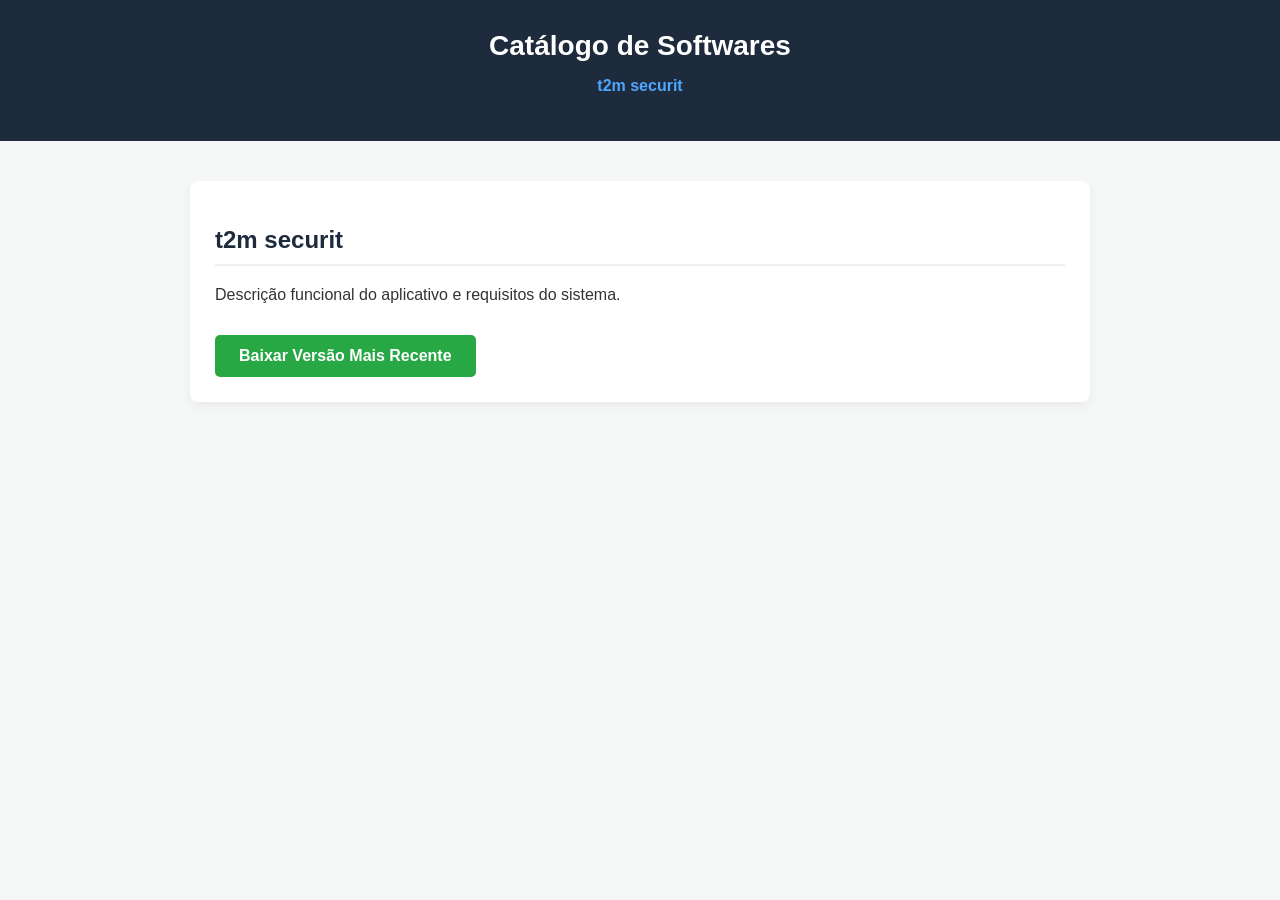
==== frontend/index.html @ 1915a057 "arquivo pra baixar" ====
<!DOCTYPE html>
<html lang="pt-BR">
<head>
    <meta charset="UTF-8">
    <meta name="viewport" content="width=device-width, initial-scale=1.0">
    <title>Portfólio de Aplicativos</title>
    <link rel="stylesheet" href="style.css">
</head>
<body>
    <header>
        <h1>Catálogo de Softwares</h1>
        <nav>
            <ul>
                <li><a href="#t2m-securit">t2m securit</a></li>
            </ul>
        </nav>
    </header>

    <main>
        <section id="t2m-securit">
            <h2>t2m securit</h2>
            <p>Descrição funcional do aplicativo e requisitos do sistema.</p>
            
            <a href="assets/arquivo teste.zip" download="t2m-securit.zip" style="text-decoration: none;">
                <button id="btn-download-t2m" type="button">Baixar Versão Mais Recente</button>
            </a>
            
        </section>
    </main>

    <script src="script.js"></script>
</body>
</html>
---- frontend/style.css ----
/* Configurações globais da página */
body {
    font-family: 'Segoe UI', Tahoma, Geneva, Verdana, sans-serif;
    background-color: #f4f7f6;
    color: #333333;
    margin: 0;
    padding: 0;
}

/* Estilo do cabeçalho superior */
header {
    background-color: #1e2b3c;
    color: #ffffff;
    padding: 30px 20px;
    text-align: center;
}

header h1 {
    margin: 0;
    font-size: 28px;
}

/* Estilo do menu de navegação */
nav ul {
    list-style-type: none;
    padding: 0;
    margin-top: 15px;
}

nav ul li {
    display: inline;
    margin: 0 15px;
}

nav ul li a {
    color: #4da6ff;
    text-decoration: none;
    font-weight: bold;
}

nav ul li a:hover {
    text-decoration: underline;
}

/* Estrutura principal da área de conteúdo */
main {
    max-width: 900px;
    margin: 40px auto;
    padding: 0 20px;
}

/* Estilo da caixa de apresentação do aplicativo */
section {
    background-color: #ffffff;
    padding: 25px;
    border-radius: 8px;
    box-shadow: 0 4px 8px rgba(0, 0, 0, 0.05);
    margin-bottom: 30px;
}

section h2 {
    color: #1e2b3c;
    border-bottom: 2px solid #eeeeee;
    padding-bottom: 10px;
}

/* Estilo do botão de download */
button {
    background-color: #28a745;
    color: #ffffff;
    border: none;
    padding: 12px 24px;
    font-size: 16px;
    font-weight: bold;
    border-radius: 5px;
    cursor: pointer;
    margin-top: 15px;
    transition: background-color 0.3s ease;
}

button:hover {
    background-color: #218838;
}
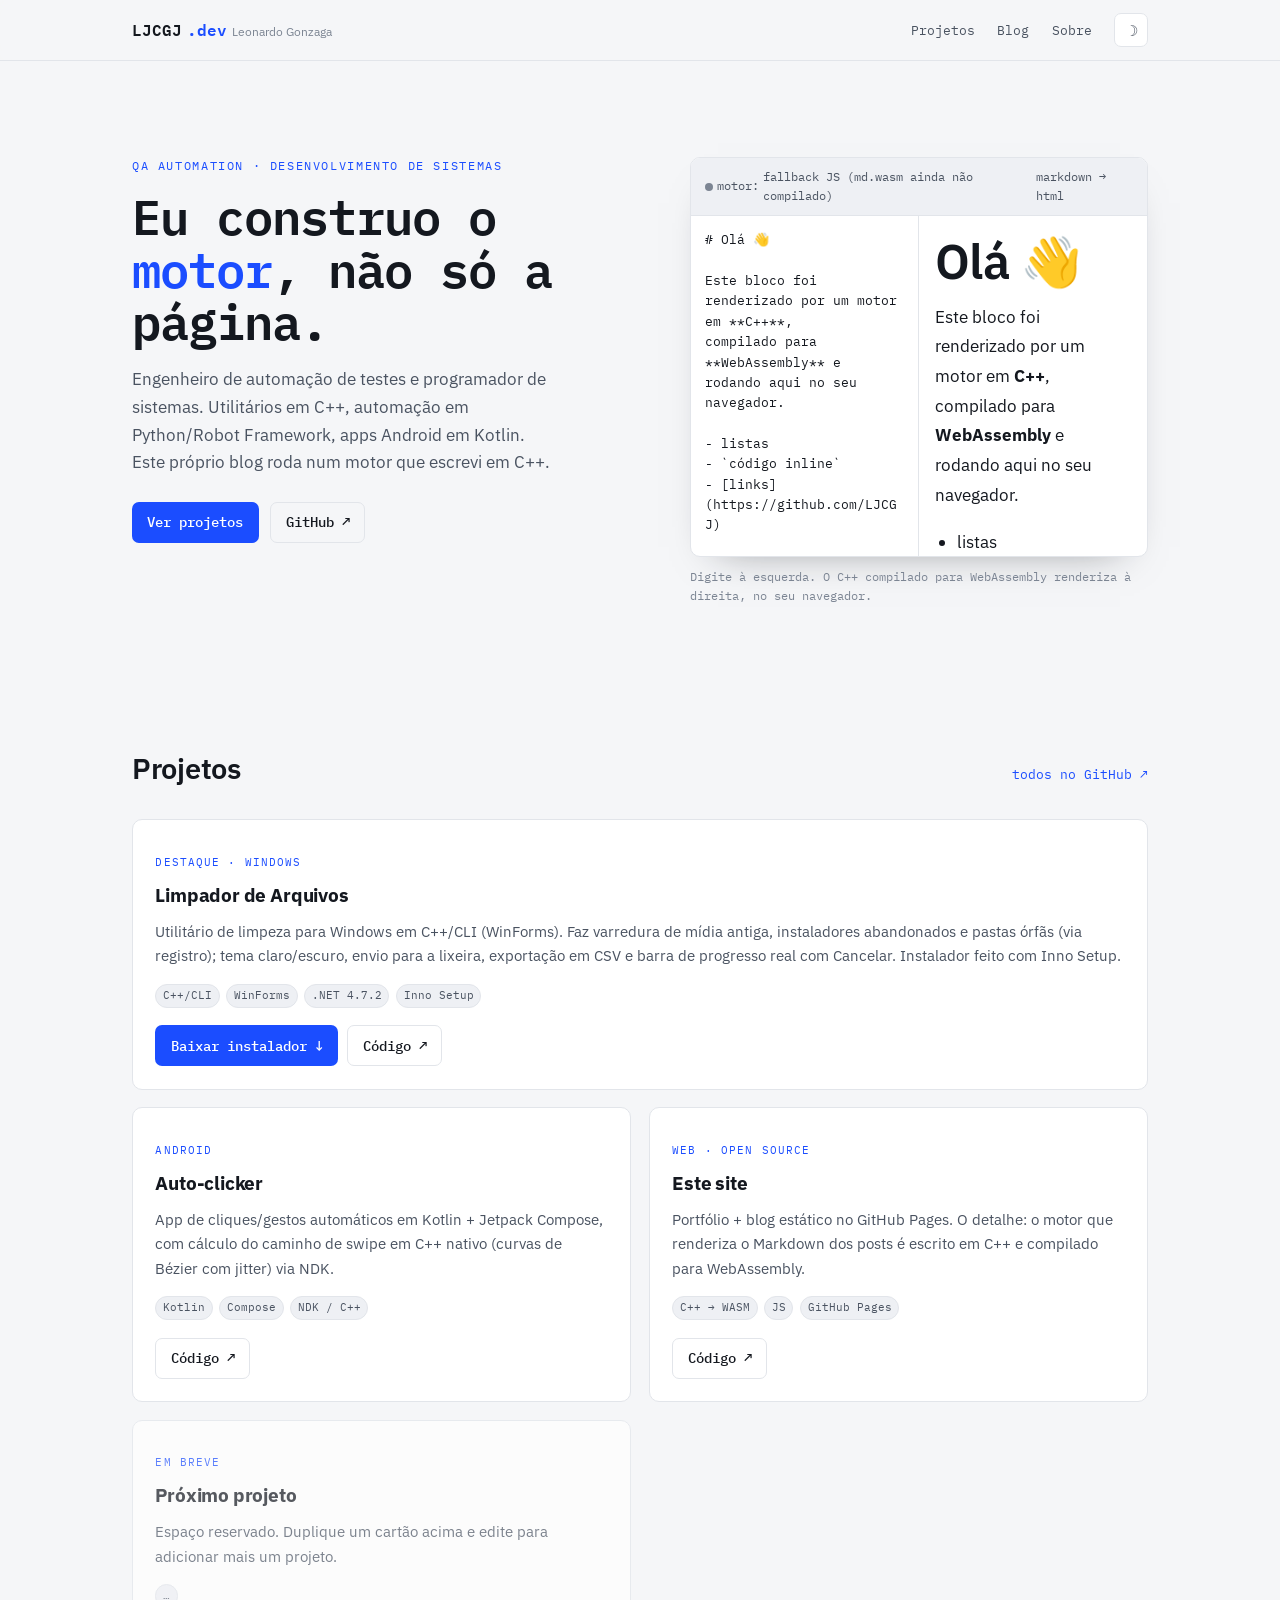
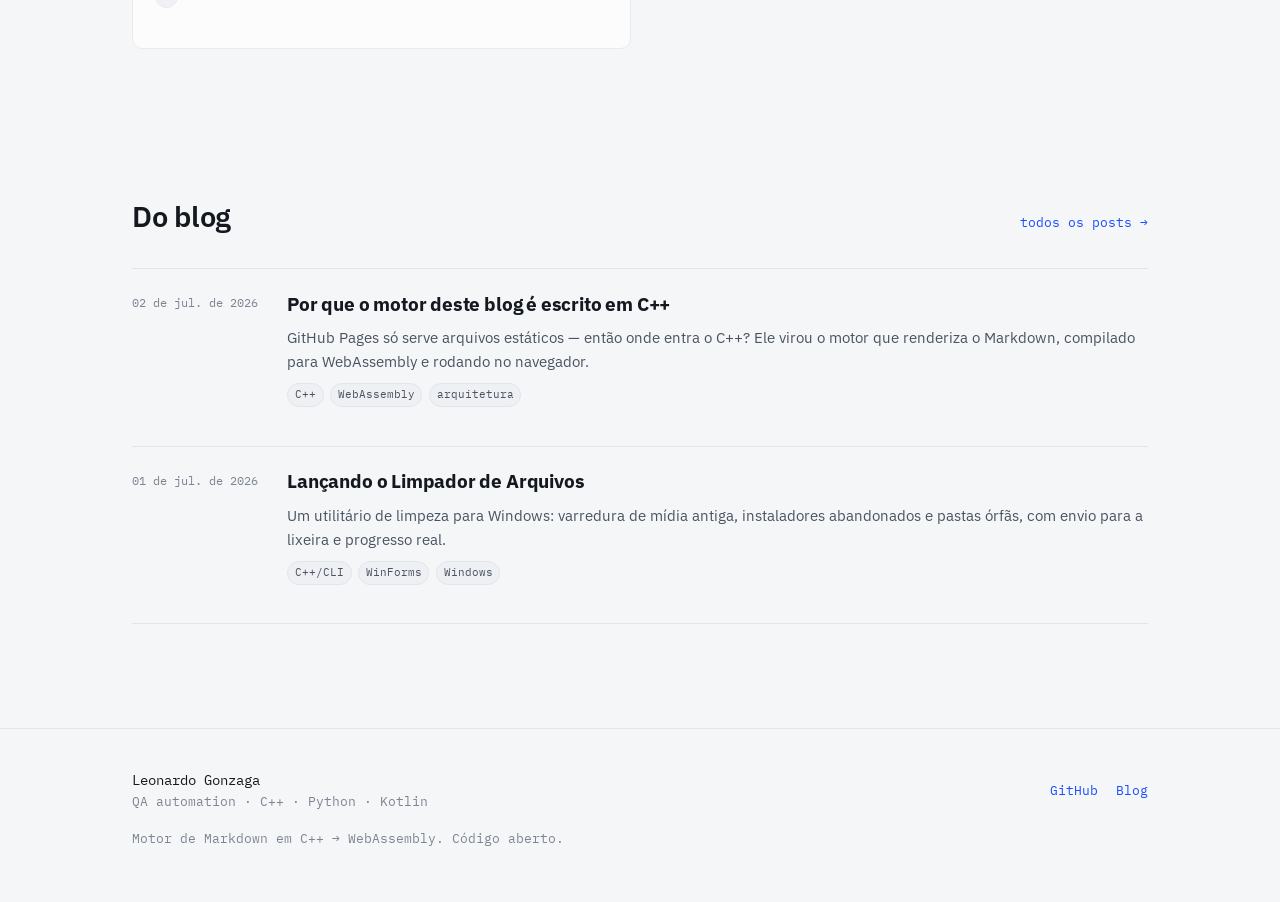
==== commit 7f9a1283: "feat: add blog and post functionality with Markdown rendering - Created blog.html for displaying a l" ====
--- a/frontend/index.html
+++ b/frontend/index.html
@@ -1,33 +1,185 @@
 <!DOCTYPE html>
-<html lang="pt-BR">
+<html lang="pt-BR" data-theme="light">
 <head>
-    <meta charset="UTF-8">
-    <meta name="viewport" content="width=device-width, initial-scale=1.0">
-    <title>Portfólio de Aplicativos</title>
-    <link rel="stylesheet" href="style.css">
+  <meta charset="UTF-8" />
+  <meta name="viewport" content="width=device-width, initial-scale=1.0" />
+  <title>Leonardo Gonzaga — Engenharia de software & QA automation</title>
+  <meta name="description" content="Portfólio e blog de Leonardo Gonzaga (LJCGJ): utilitários em C++, automação de testes e um blog cujo motor é escrito em C++ compilado para WebAssembly." />
+
+  <!-- evita flash do tema errado -->
+  <script>
+    (function () {
+      try {
+        var t = localStorage.getItem("theme");
+        if (!t) { t = matchMedia("(prefers-color-scheme: dark)").matches ? "dark" : "light"; }
+        document.documentElement.setAttribute("data-theme", t);
+      } catch (e) {}
+    })();
+  </script>
+
+  <link rel="icon" href="assets/favicon.svg" type="image/svg+xml" />
+  <link rel="preconnect" href="https://fonts.googleapis.com" />
+  <link rel="preconnect" href="https://fonts.gstatic.com" crossorigin />
+  <link href="https://fonts.googleapis.com/css2?family=IBM+Plex+Mono:wght@400;500;600&family=IBM+Plex+Sans:wght@400;500;600&display=swap" rel="stylesheet" />
+  <link rel="stylesheet" href="css/style.css" />
 </head>
 <body>
-    <header>
-        <h1>Catálogo de Softwares</h1>
-        <nav>
-            <ul>
-                <li><a href="#t2m-securit">t2m securit</a></li>
-            </ul>
-        </nav>
-    </header>
+  <!-- ===================== TOP BAR ===================== -->
+  <header class="topbar">
+    <div class="wrap">
+      <a class="brand" href="index.html">LJCGJ<span class="tld">.dev</span> <span class="sub">Leonardo Gonzaga</span></a>
+      <nav class="nav">
+        <a href="#projetos">Projetos</a>
+        <a href="blog.html">Blog</a>
+        <a class="hide-sm" href="#sobre">Sobre</a>
+        <button id="theme-toggle" class="theme-toggle" type="button" aria-label="Mudar tema">☾</button>
+      </nav>
+    </div>
+  </header>
 
-    <main>
-        <section id="t2m-securit">
-            <h2>t2m securit</h2>
-            <p>Descrição funcional do aplicativo e requisitos do sistema.</p>
-            
-            <a href="assets/arquivo teste.zip" download="t2m-securit.zip" style="text-decoration: none;">
-                <button id="btn-download-t2m" type="button">Baixar Versão Mais Recente</button>
-            </a>
-            
-        </section>
-    </main>
+  <!-- ===================== HERO ===================== -->
+  <section class="hero">
+    <div class="wrap hero-grid">
+      <div>
+        <p class="eyebrow">QA automation · desenvolvimento de sistemas</p>
+        <h1>Eu construo o <span class="hl">motor</span>, não só a página.</h1>
+        <p class="lead">
+          Engenheiro de automação de testes e programador de sistemas.
+          Utilitários em C++, automação em Python/Robot Framework, apps Android em Kotlin.
+          Este próprio blog roda num motor que escrevi em C++.
+        </p>
+        <div class="hero-actions">
+          <a class="btn btn-primary" href="#projetos">Ver projetos</a>
+          <a class="btn btn-ghost" href="https://github.com/LJCGJ" target="_blank" rel="noopener">GitHub ↗</a>
+        </div>
+      </div>
 
-    <script src="script.js"></script>
+      <!-- Assinatura: o motor C++/WASM rodando ao vivo -->
+      <div>
+        <div class="engine" aria-label="Playground do motor de Markdown em C++/WebAssembly">
+          <div class="engine-head">
+            <span id="engine-dot" class="dot"></span>
+            <span>motor:</span>
+            <span id="engine-status">carregando…</span>
+            <span class="spacer"></span>
+            <span>markdown → html</span>
+          </div>
+          <div class="engine-body">
+            <textarea id="engine-editor" spellcheck="false" aria-label="Digite Markdown"></textarea>
+            <div id="engine-preview" class="engine-preview prose"></div>
+          </div>
+        </div>
+        <p class="engine-cap">Digite à esquerda. O C++ compilado para WebAssembly renderiza à direita, no seu navegador.</p>
+      </div>
+    </div>
+  </section>
+
+  <!-- ===================== PROJETOS ===================== -->
+  <section class="section" id="projetos">
+    <div class="wrap">
+      <div class="section-head">
+        <h2>Projetos</h2>
+        <a class="link" href="https://github.com/LJCGJ" target="_blank" rel="noopener">todos no GitHub ↗</a>
+      </div>
+
+      <div class="projects">
+        <!-- DESTAQUE: Limpador de Arquivos -->
+        <article class="card feature">
+          <p class="kicker">Destaque · Windows</p>
+          <h3>Limpador de Arquivos</h3>
+          <p class="desc">
+            Utilitário de limpeza para Windows em C++/CLI (WinForms). Faz varredura de mídia antiga,
+            instaladores abandonados e pastas órfãs (via registro); tema claro/escuro, envio para a
+            lixeira, exportação em CSV e barra de progresso real com Cancelar. Instalador feito com Inno Setup.
+          </p>
+          <div class="tags">
+            <span class="tag">C++/CLI</span>
+            <span class="tag">WinForms</span>
+            <span class="tag">.NET 4.7.2</span>
+            <span class="tag">Inno Setup</span>
+          </div>
+          <div class="card-actions">
+            <!-- Depois de criar o Release com o instalador, este botão já aponta pra ele -->
+            <a class="btn btn-primary" href="https://github.com/LJCGJ/Limpador_arquivos/releases/latest" target="_blank" rel="noopener">Baixar instalador ↓</a>
+            <a class="btn btn-ghost" href="https://github.com/LJCGJ/Limpador_arquivos" target="_blank" rel="noopener">Código ↗</a>
+          </div>
+        </article>
+
+        <!-- Auto-clicker Android -->
+        <article class="card">
+          <p class="kicker">Android</p>
+          <h3>Auto-clicker</h3>
+          <p class="desc">
+            App de cliques/gestos automáticos em Kotlin + Jetpack Compose, com cálculo do caminho
+            de swipe em C++ nativo (curvas de Bézier com jitter) via NDK.
+          </p>
+          <div class="tags">
+            <span class="tag">Kotlin</span>
+            <span class="tag">Compose</span>
+            <span class="tag">NDK / C++</span>
+          </div>
+          <div class="card-actions">
+            <!-- EDITE AQUI: troque pelo link real do repositório -->
+            <a class="btn btn-ghost" href="https://github.com/LJCGJ" target="_blank" rel="noopener">Código ↗</a>
+          </div>
+        </article>
+
+        <!-- Este site -->
+        <article class="card">
+          <p class="kicker">Web · open source</p>
+          <h3>Este site</h3>
+          <p class="desc">
+            Portfólio + blog estático no GitHub Pages. O detalhe: o motor que renderiza o Markdown
+            dos posts é escrito em C++ e compilado para WebAssembly.
+          </p>
+          <div class="tags">
+            <span class="tag">C++ → WASM</span>
+            <span class="tag">JS</span>
+            <span class="tag">GitHub Pages</span>
+          </div>
+          <div class="card-actions">
+            <a class="btn btn-ghost" href="https://github.com/LJCGJ/Portif-lio_de_aplicativo" target="_blank" rel="noopener">Código ↗</a>
+          </div>
+        </article>
+
+        <!-- Placeholder pra você preencher -->
+        <article class="card soon">
+          <p class="kicker">Em breve</p>
+          <h3>Próximo projeto</h3>
+          <p class="desc">Espaço reservado. Duplique um cartão acima e edite para adicionar mais um projeto.</p>
+          <div class="tags"><span class="tag">…</span></div>
+        </article>
+      </div>
+    </div>
+  </section>
+
+  <!-- ===================== BLOG (últimas) ===================== -->
+  <section class="section" id="blog">
+    <div class="wrap">
+      <div class="section-head">
+        <h2>Do blog</h2>
+        <a class="link" href="blog.html">todos os posts →</a>
+      </div>
+      <div id="home-posts" class="posts"></div>
+    </div>
+  </section>
+
+  <!-- ===================== FOOTER / SOBRE ===================== -->
+  <footer class="footer" id="sobre">
+    <div class="wrap footer-grid">
+      <div>
+        <div class="who">Leonardo Gonzaga</div>
+        <div class="meta">QA automation · C++ · Python · Kotlin</div>
+      </div>
+      <div class="links">
+        <a href="https://github.com/LJCGJ" target="_blank" rel="noopener">GitHub</a>
+        <a href="blog.html">Blog</a>
+      </div>
+    </div>
+    <div class="wrap"><p class="meta" style="margin-top:1rem">Motor de Markdown em C++ → WebAssembly. Código aberto.</p></div>
+  </footer>
+
+  <script src="js/engine.js"></script>
+  <script src="js/main.js"></script>
 </body>
-</html>+</html>
--- a/frontend/css/style.css
+++ b/frontend/css/style.css
@@ -0,0 +1,423 @@
+/* ============================================================================
+   Portfólio + Blog — Leonardo Gonzaga (LJCGJ)
+   Identidade: ferramenta de engenharia. Cobalto como único destaque,
+   IBM Plex Mono para estrutura/código, IBM Plex Sans para leitura.
+   ========================================================================== */
+
+:root {
+  --paper:      #F5F6F8;
+  --surface:    #FFFFFF;
+  --surface-2:  #EEF0F4;
+  --ink:        #14181F;
+  --ink-soft:   #4A5361;
+  --ink-faint:  #7C8593;
+  --line:       #E2E5EA;
+  --accent:     #1B4DFF;
+  --accent-ink: #FFFFFF;
+  --accent-dim: rgba(27, 77, 255, 0.10);
+  --live:       #F5A524;  /* usado só no "batimento" do motor rodando */
+  --ok:         #16A34A;
+
+  --mono: "IBM Plex Mono", ui-monospace, "SF Mono", Menlo, Consolas, monospace;
+  --sans: "IBM Plex Sans", system-ui, -apple-system, Segoe UI, Roboto, sans-serif;
+
+  --r-card: 10px;
+  --r-btn: 7px;
+  --maxw: 1080px;
+  --gap: clamp(1rem, 3vw, 2rem);
+}
+
+html[data-theme="dark"] {
+  --paper:      #0D1017;
+  --surface:    #141A24;
+  --surface-2:  #1B2330;
+  --ink:        #E7EBF2;
+  --ink-soft:   #A6AFBD;
+  --ink-faint:  #6B7585;
+  --line:       #232C3B;
+  --accent:     #5B82FF;
+  --accent-ink: #0D1017;
+  --accent-dim: rgba(91, 130, 255, 0.14);
+}
+
+* { box-sizing: border-box; }
+
+html { scroll-behavior: smooth; }
+
+body {
+  margin: 0;
+  background: var(--paper);
+  color: var(--ink);
+  font-family: var(--sans);
+  font-size: 17px;
+  line-height: 1.6;
+  -webkit-font-smoothing: antialiased;
+  text-rendering: optimizeLegibility;
+}
+
+@media (prefers-reduced-motion: reduce) {
+  html { scroll-behavior: auto; }
+  * { animation: none !important; transition: none !important; }
+}
+
+a { color: var(--accent); text-decoration: none; }
+a:hover { text-decoration: underline; }
+
+.wrap { max-width: var(--maxw); margin: 0 auto; padding: 0 var(--gap); }
+
+.eyebrow {
+  font-family: var(--mono);
+  font-size: 0.72rem;
+  letter-spacing: 0.14em;
+  text-transform: uppercase;
+  color: var(--accent);
+  margin: 0 0 0.9rem;
+}
+
+.mono { font-family: var(--mono); }
+
+/* ---- Top bar ------------------------------------------------------------ */
+.topbar {
+  position: sticky;
+  top: 0;
+  z-index: 50;
+  background: color-mix(in srgb, var(--paper) 88%, transparent);
+  backdrop-filter: saturate(1.4) blur(10px);
+  border-bottom: 1px solid var(--line);
+}
+.topbar .wrap {
+  display: flex;
+  align-items: center;
+  justify-content: space-between;
+  height: 60px;
+}
+.brand {
+  font-family: var(--mono);
+  font-weight: 600;
+  font-size: 1rem;
+  color: var(--ink);
+  display: inline-flex;
+  align-items: baseline;
+  gap: 0.5ch;
+}
+.brand:hover { text-decoration: none; }
+.brand .tld { color: var(--accent); }
+.brand .sub {
+  font-family: var(--sans);
+  font-weight: 400;
+  font-size: 0.72rem;
+  color: var(--ink-faint);
+  letter-spacing: 0;
+}
+.nav { display: flex; align-items: center; gap: clamp(0.6rem, 2vw, 1.4rem); }
+.nav a {
+  font-family: var(--mono);
+  font-size: 0.82rem;
+  color: var(--ink-soft);
+}
+.nav a:hover { color: var(--ink); text-decoration: none; }
+.theme-toggle {
+  display: inline-grid;
+  place-items: center;
+  width: 34px; height: 34px;
+  border: 1px solid var(--line);
+  border-radius: var(--r-btn);
+  background: var(--surface);
+  color: var(--ink-soft);
+  cursor: pointer;
+  font-size: 15px;
+  line-height: 1;
+}
+.theme-toggle:hover { color: var(--ink); border-color: var(--ink-faint); }
+
+/* ---- Buttons ------------------------------------------------------------ */
+.btn {
+  display: inline-flex;
+  align-items: center;
+  gap: 0.5ch;
+  font-family: var(--mono);
+  font-size: 0.86rem;
+  font-weight: 500;
+  padding: 0.62em 1.05em;
+  border-radius: var(--r-btn);
+  border: 1px solid transparent;
+  cursor: pointer;
+  transition: transform 0.12s ease, background 0.15s ease, border-color 0.15s ease;
+}
+.btn:hover { text-decoration: none; transform: translateY(-1px); }
+.btn-primary { background: var(--accent); color: var(--accent-ink); }
+.btn-primary:hover { background: color-mix(in srgb, var(--accent) 86%, #000); }
+.btn-ghost { background: transparent; color: var(--ink); border-color: var(--line); }
+.btn-ghost:hover { border-color: var(--accent); color: var(--accent); }
+
+/* ---- Hero --------------------------------------------------------------- */
+.hero { padding: clamp(3rem, 8vw, 6rem) 0 clamp(2rem, 5vw, 3.5rem); }
+.hero-grid {
+  display: grid;
+  grid-template-columns: 1.05fr 0.95fr;
+  gap: clamp(1.5rem, 4vw, 3.5rem);
+  align-items: start;
+}
+.hero h1 {
+  font-family: var(--mono);
+  font-weight: 600;
+  font-size: clamp(1.9rem, 4.6vw, 3.05rem);
+  line-height: 1.08;
+  letter-spacing: -0.02em;
+  margin: 0 0 1.1rem;
+}
+.hero h1 .hl { color: var(--accent); }
+.hero .lead {
+  font-size: 1.08rem;
+  color: var(--ink-soft);
+  max-width: 42ch;
+  margin: 0 0 1.6rem;
+}
+.hero-actions { display: flex; flex-wrap: wrap; gap: 0.7rem; }
+
+/* ---- Engine panel (assinatura) ----------------------------------------- */
+.engine {
+  border: 1px solid var(--line);
+  border-radius: var(--r-card);
+  background: var(--surface);
+  overflow: hidden;
+  box-shadow: 0 18px 40px -28px rgba(20, 24, 31, 0.5);
+}
+.engine-head {
+  display: flex;
+  align-items: center;
+  gap: 0.6ch;
+  padding: 0.6rem 0.9rem;
+  border-bottom: 1px solid var(--line);
+  background: var(--surface-2);
+  font-family: var(--mono);
+  font-size: 0.74rem;
+  color: var(--ink-soft);
+}
+.engine-head .dot {
+  width: 8px; height: 8px; border-radius: 50%;
+  background: var(--ink-faint);
+  flex: none;
+}
+.engine-head .dot.live {
+  background: var(--live);
+  box-shadow: 0 0 0 0 color-mix(in srgb, var(--live) 60%, transparent);
+  animation: pulse 2s ease-out infinite;
+}
+@keyframes pulse {
+  0%   { box-shadow: 0 0 0 0 color-mix(in srgb, var(--live) 55%, transparent); }
+  70%  { box-shadow: 0 0 0 7px transparent; }
+  100% { box-shadow: 0 0 0 0 transparent; }
+}
+.engine-head .spacer { margin-left: auto; }
+.engine-body { display: grid; grid-template-columns: 1fr 1fr; }
+.engine-body textarea {
+  border: 0;
+  border-right: 1px solid var(--line);
+  resize: none;
+  padding: 0.9rem;
+  min-height: 230px;
+  font-family: var(--mono);
+  font-size: 0.82rem;
+  line-height: 1.55;
+  color: var(--ink);
+  background: transparent;
+  outline: none;
+}
+.engine-preview {
+  padding: 0.9rem 1rem;
+  min-height: 230px;
+  max-height: 340px;
+  overflow: auto;
+  font-size: 0.92rem;
+}
+.engine-preview > :first-child { margin-top: 0; }
+.engine-cap {
+  font-family: var(--mono);
+  font-size: 0.72rem;
+  color: var(--ink-faint);
+  margin-top: 0.7rem;
+}
+
+/* ---- Sections ----------------------------------------------------------- */
+.section { padding: clamp(2.5rem, 6vw, 4.5rem) 0; }
+.section-head {
+  display: flex;
+  align-items: baseline;
+  justify-content: space-between;
+  gap: 1rem;
+  margin-bottom: 1.8rem;
+}
+.section-head h2 {
+  font-family: var(--sans);
+  font-weight: 600;
+  font-size: clamp(1.35rem, 3vw, 1.8rem);
+  letter-spacing: -0.01em;
+  margin: 0;
+}
+.section-head .link {
+  font-family: var(--mono);
+  font-size: 0.82rem;
+  white-space: nowrap;
+}
+.rule { height: 1px; background: var(--line); border: 0; margin: 0; }
+
+/* ---- Project cards ------------------------------------------------------ */
+.projects { display: grid; grid-template-columns: repeat(2, 1fr); gap: 1.1rem; }
+.card {
+  border: 1px solid var(--line);
+  border-radius: var(--r-card);
+  background: var(--surface);
+  padding: 1.4rem;
+  display: flex;
+  flex-direction: column;
+  transition: border-color 0.15s ease, transform 0.15s ease;
+}
+.card:hover { border-color: var(--ink-faint); transform: translateY(-2px); }
+.card.feature { grid-column: 1 / -1; }
+.card .kicker {
+  font-family: var(--mono);
+  font-size: 0.7rem;
+  letter-spacing: 0.1em;
+  text-transform: uppercase;
+  color: var(--accent);
+  margin-bottom: 0.5rem;
+}
+.card h3 {
+  font-size: 1.2rem;
+  margin: 0 0 0.5rem;
+  letter-spacing: -0.01em;
+}
+.card .desc { color: var(--ink-soft); font-size: 0.96rem; margin: 0 0 1rem; }
+.tags { display: flex; flex-wrap: wrap; gap: 0.4rem; margin: 0 0 1.1rem; }
+.tag {
+  font-family: var(--mono);
+  font-size: 0.7rem;
+  color: var(--ink-soft);
+  background: var(--surface-2);
+  border: 1px solid var(--line);
+  padding: 0.18em 0.6em;
+  border-radius: 999px;
+}
+.card-actions { display: flex; flex-wrap: wrap; gap: 0.55rem; margin-top: auto; }
+.card.soon { opacity: 0.7; }
+.card.soon:hover { transform: none; border-color: var(--line); }
+
+/* ---- Post list ---------------------------------------------------------- */
+.posts { display: flex; flex-direction: column; }
+.post-item {
+  display: grid;
+  grid-template-columns: 8.5rem 1fr;
+  gap: 1.2rem;
+  padding: 1.3rem 0;
+  border-top: 1px solid var(--line);
+}
+.post-item:last-child { border-bottom: 1px solid var(--line); }
+.post-item .date {
+  font-family: var(--mono);
+  font-size: 0.78rem;
+  color: var(--ink-faint);
+  padding-top: 0.2rem;
+}
+.post-item h3 { margin: 0 0 0.35rem; font-size: 1.16rem; letter-spacing: -0.01em; }
+.post-item h3 a { color: var(--ink); }
+.post-item h3 a:hover { color: var(--accent); text-decoration: none; }
+.post-item .summary { color: var(--ink-soft); font-size: 0.95rem; margin: 0 0 0.6rem; }
+@media (max-width: 620px) {
+  .post-item { grid-template-columns: 1fr; gap: 0.3rem; }
+}
+
+/* ---- Article (post.html) ----------------------------------------------- */
+.article { max-width: 720px; margin: 0 auto; padding: clamp(2rem, 5vw, 3.5rem) 0 4rem; }
+.article-head { margin-bottom: 2rem; }
+.article-head .date {
+  font-family: var(--mono);
+  font-size: 0.8rem;
+  color: var(--ink-faint);
+}
+.article-head h1 {
+  font-family: var(--sans);
+  font-weight: 600;
+  font-size: clamp(1.7rem, 4vw, 2.5rem);
+  line-height: 1.14;
+  letter-spacing: -0.02em;
+  margin: 0.5rem 0 0.9rem;
+}
+.byline {
+  font-family: var(--mono);
+  font-size: 0.74rem;
+  color: var(--ink-faint);
+  display: inline-flex;
+  align-items: center;
+  gap: 0.5ch;
+}
+.byline .dot { width: 7px; height: 7px; border-radius: 50%; background: var(--live); }
+
+/* Conteúdo renderizado pelo motor (prose) */
+.prose { font-size: 1.06rem; line-height: 1.75; }
+.prose > :first-child { margin-top: 0; }
+.prose h1, .prose h2, .prose h3, .prose h4 {
+  font-family: var(--sans);
+  font-weight: 600;
+  line-height: 1.25;
+  letter-spacing: -0.01em;
+  margin: 2rem 0 0.7rem;
+}
+.prose h2 { font-size: 1.5rem; padding-top: 0.4rem; border-top: 1px solid var(--line); }
+.prose h3 { font-size: 1.22rem; }
+.prose p { margin: 0 0 1.1rem; }
+.prose a { text-decoration: underline; text-underline-offset: 2px; }
+.prose ul, .prose ol { padding-left: 1.4rem; margin: 0 0 1.1rem; }
+.prose li { margin: 0.3rem 0; }
+.prose blockquote {
+  margin: 1.3rem 0;
+  padding: 0.4rem 0 0.4rem 1.1rem;
+  border-left: 3px solid var(--accent);
+  color: var(--ink-soft);
+}
+.prose code {
+  font-family: var(--mono);
+  font-size: 0.86em;
+  background: var(--surface-2);
+  border: 1px solid var(--line);
+  padding: 0.1em 0.4em;
+  border-radius: 5px;
+}
+.prose pre {
+  background: var(--surface-2);
+  border: 1px solid var(--line);
+  border-radius: 8px;
+  padding: 1rem 1.1rem;
+  overflow-x: auto;
+  margin: 0 0 1.2rem;
+}
+.prose pre code { background: none; border: 0; padding: 0; font-size: 0.86rem; }
+.prose img { max-width: 100%; border-radius: 8px; }
+.prose table { width: 100%; border-collapse: collapse; margin: 0 0 1.2rem; font-size: 0.95rem; }
+.prose th, .prose td { border: 1px solid var(--line); padding: 0.5em 0.7em; text-align: left; }
+.prose th { background: var(--surface-2); font-family: var(--mono); font-size: 0.82rem; }
+.prose hr { border: 0; border-top: 1px solid var(--line); margin: 2rem 0; }
+
+/* ---- Footer ------------------------------------------------------------- */
+.footer { border-top: 1px solid var(--line); padding: 2.5rem 0; margin-top: 2rem; }
+.footer-grid {
+  display: flex;
+  flex-wrap: wrap;
+  justify-content: space-between;
+  gap: 1.2rem;
+  align-items: center;
+}
+.footer .who { font-family: var(--mono); font-size: 0.86rem; color: var(--ink); }
+.footer .meta { font-size: 0.82rem; color: var(--ink-faint); font-family: var(--mono); }
+.footer .links { display: flex; gap: 1.1rem; font-family: var(--mono); font-size: 0.84rem; }
+
+/* ---- Responsive --------------------------------------------------------- */
+@media (max-width: 820px) {
+  .hero-grid { grid-template-columns: 1fr; }
+  .projects { grid-template-columns: 1fr; }
+  .card.feature { grid-column: auto; }
+  .nav a.hide-sm { display: none; }
+}
+
+/* Foco visível (acessibilidade) */
+:focus-visible { outline: 2px solid var(--accent); outline-offset: 2px; border-radius: 3px; }
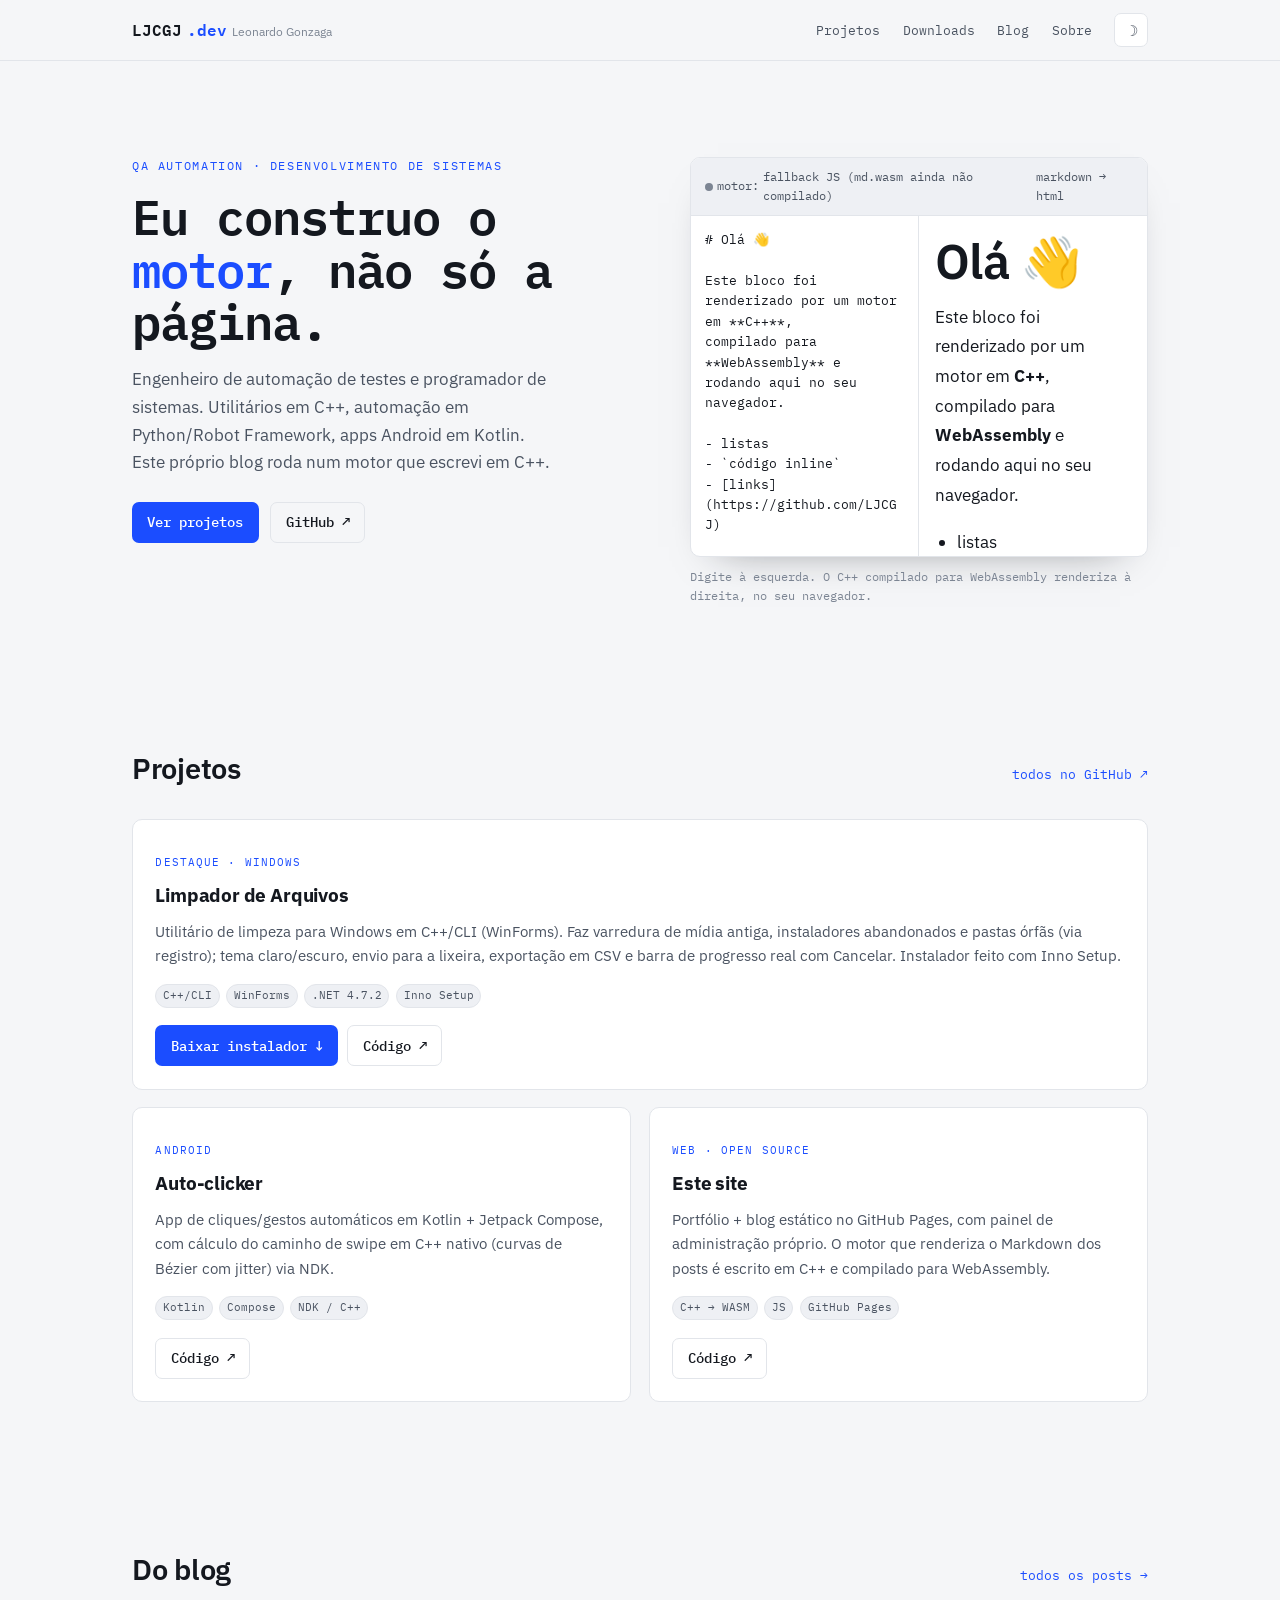
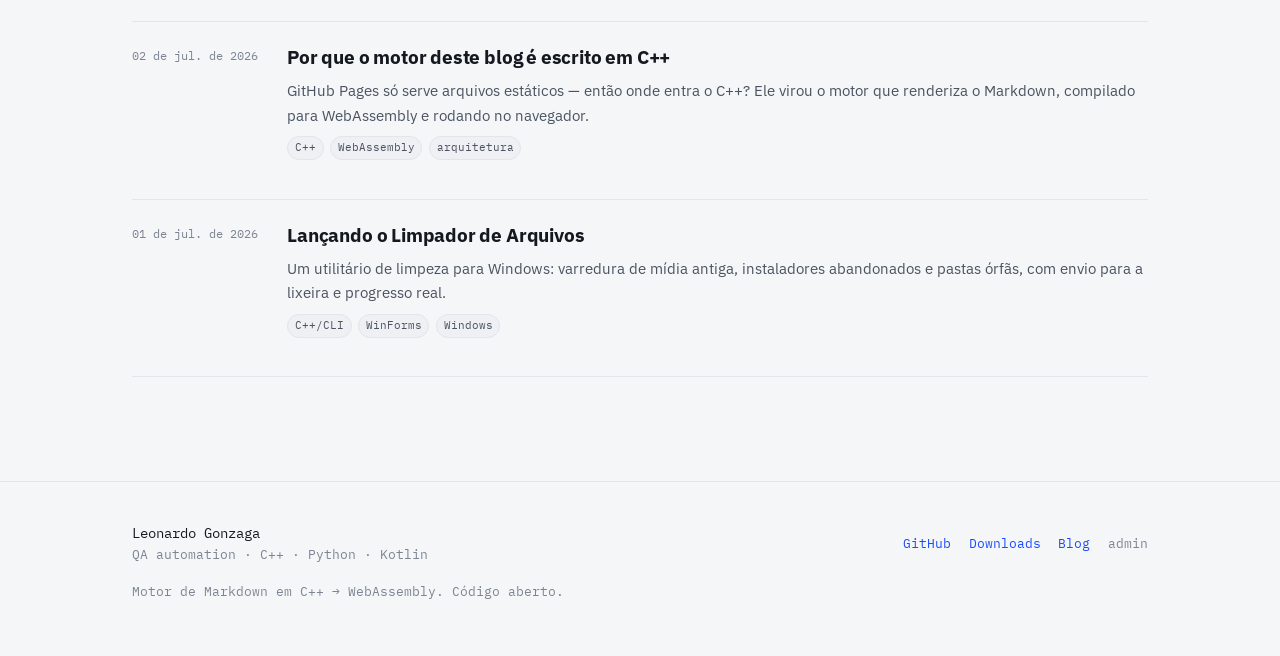
==== commit fb529a83: "feat: add downloads and projects sections with new JSON data and admin panel functionality - Created" ====
--- a/frontend/index.html
+++ b/frontend/index.html
@@ -30,6 +30,7 @@
       <a class="brand" href="index.html">LJCGJ<span class="tld">.dev</span> <span class="sub">Leonardo Gonzaga</span></a>
       <nav class="nav">
         <a href="#projetos">Projetos</a>
+        <a href="downloads.html">Downloads</a>
         <a href="blog.html">Blog</a>
         <a class="hide-sm" href="#sobre">Sobre</a>
         <button id="theme-toggle" class="theme-toggle" type="button" aria-label="Mudar tema">☾</button>
@@ -41,9 +42,9 @@
   <section class="hero">
     <div class="wrap hero-grid">
       <div>
-        <p class="eyebrow">QA automation · desenvolvimento de sistemas</p>
-        <h1>Eu construo o <span class="hl">motor</span>, não só a página.</h1>
-        <p class="lead">
+        <p class="eyebrow" id="hero-eyebrow">QA automation · desenvolvimento de sistemas</p>
+        <h1 id="hero-title">Eu construo o <span class="hl">motor</span>, não só a página.</h1>
+        <p class="lead" id="hero-lead">
           Engenheiro de automação de testes e programador de sistemas.
           Utilitários em C++, automação em Python/Robot Framework, apps Android em Kotlin.
           Este próprio blog roda num motor que escrevi em C++.
@@ -82,73 +83,8 @@
         <a class="link" href="https://github.com/LJCGJ" target="_blank" rel="noopener">todos no GitHub ↗</a>
       </div>
 
-      <div class="projects">
-        <!-- DESTAQUE: Limpador de Arquivos -->
-        <article class="card feature">
-          <p class="kicker">Destaque · Windows</p>
-          <h3>Limpador de Arquivos</h3>
-          <p class="desc">
-            Utilitário de limpeza para Windows em C++/CLI (WinForms). Faz varredura de mídia antiga,
-            instaladores abandonados e pastas órfãs (via registro); tema claro/escuro, envio para a
-            lixeira, exportação em CSV e barra de progresso real com Cancelar. Instalador feito com Inno Setup.
-          </p>
-          <div class="tags">
-            <span class="tag">C++/CLI</span>
-            <span class="tag">WinForms</span>
-            <span class="tag">.NET 4.7.2</span>
-            <span class="tag">Inno Setup</span>
-          </div>
-          <div class="card-actions">
-            <!-- Depois de criar o Release com o instalador, este botão já aponta pra ele -->
-            <a class="btn btn-primary" href="https://github.com/LJCGJ/Limpador_arquivos/releases/latest" target="_blank" rel="noopener">Baixar instalador ↓</a>
-            <a class="btn btn-ghost" href="https://github.com/LJCGJ/Limpador_arquivos" target="_blank" rel="noopener">Código ↗</a>
-          </div>
-        </article>
-
-        <!-- Auto-clicker Android -->
-        <article class="card">
-          <p class="kicker">Android</p>
-          <h3>Auto-clicker</h3>
-          <p class="desc">
-            App de cliques/gestos automáticos em Kotlin + Jetpack Compose, com cálculo do caminho
-            de swipe em C++ nativo (curvas de Bézier com jitter) via NDK.
-          </p>
-          <div class="tags">
-            <span class="tag">Kotlin</span>
-            <span class="tag">Compose</span>
-            <span class="tag">NDK / C++</span>
-          </div>
-          <div class="card-actions">
-            <!-- EDITE AQUI: troque pelo link real do repositório -->
-            <a class="btn btn-ghost" href="https://github.com/LJCGJ" target="_blank" rel="noopener">Código ↗</a>
-          </div>
-        </article>
-
-        <!-- Este site -->
-        <article class="card">
-          <p class="kicker">Web · open source</p>
-          <h3>Este site</h3>
-          <p class="desc">
-            Portfólio + blog estático no GitHub Pages. O detalhe: o motor que renderiza o Markdown
-            dos posts é escrito em C++ e compilado para WebAssembly.
-          </p>
-          <div class="tags">
-            <span class="tag">C++ → WASM</span>
-            <span class="tag">JS</span>
-            <span class="tag">GitHub Pages</span>
-          </div>
-          <div class="card-actions">
-            <a class="btn btn-ghost" href="https://github.com/LJCGJ/Portif-lio_de_aplicativo" target="_blank" rel="noopener">Código ↗</a>
-          </div>
-        </article>
-
-        <!-- Placeholder pra você preencher -->
-        <article class="card soon">
-          <p class="kicker">Em breve</p>
-          <h3>Próximo projeto</h3>
-          <p class="desc">Espaço reservado. Duplique um cartão acima e edite para adicionar mais um projeto.</p>
-          <div class="tags"><span class="tag">…</span></div>
-        </article>
+      <div class="projects" id="projects-grid">
+        <p class="mono" style="color:var(--ink-faint)">Carregando projetos…</p>
       </div>
     </div>
   </section>
@@ -168,12 +104,14 @@
   <footer class="footer" id="sobre">
     <div class="wrap footer-grid">
       <div>
-        <div class="who">Leonardo Gonzaga</div>
-        <div class="meta">QA automation · C++ · Python · Kotlin</div>
+        <div class="who" id="footer-who">Leonardo Gonzaga</div>
+        <div class="meta" id="footer-meta">QA automation · C++ · Python · Kotlin</div>
       </div>
       <div class="links">
         <a href="https://github.com/LJCGJ" target="_blank" rel="noopener">GitHub</a>
+        <a href="downloads.html">Downloads</a>
         <a href="blog.html">Blog</a>
+        <a href="admin.html" style="color:var(--ink-faint)">admin</a>
       </div>
     </div>
     <div class="wrap"><p class="meta" style="margin-top:1rem">Motor de Markdown em C++ → WebAssembly. Código aberto.</p></div>
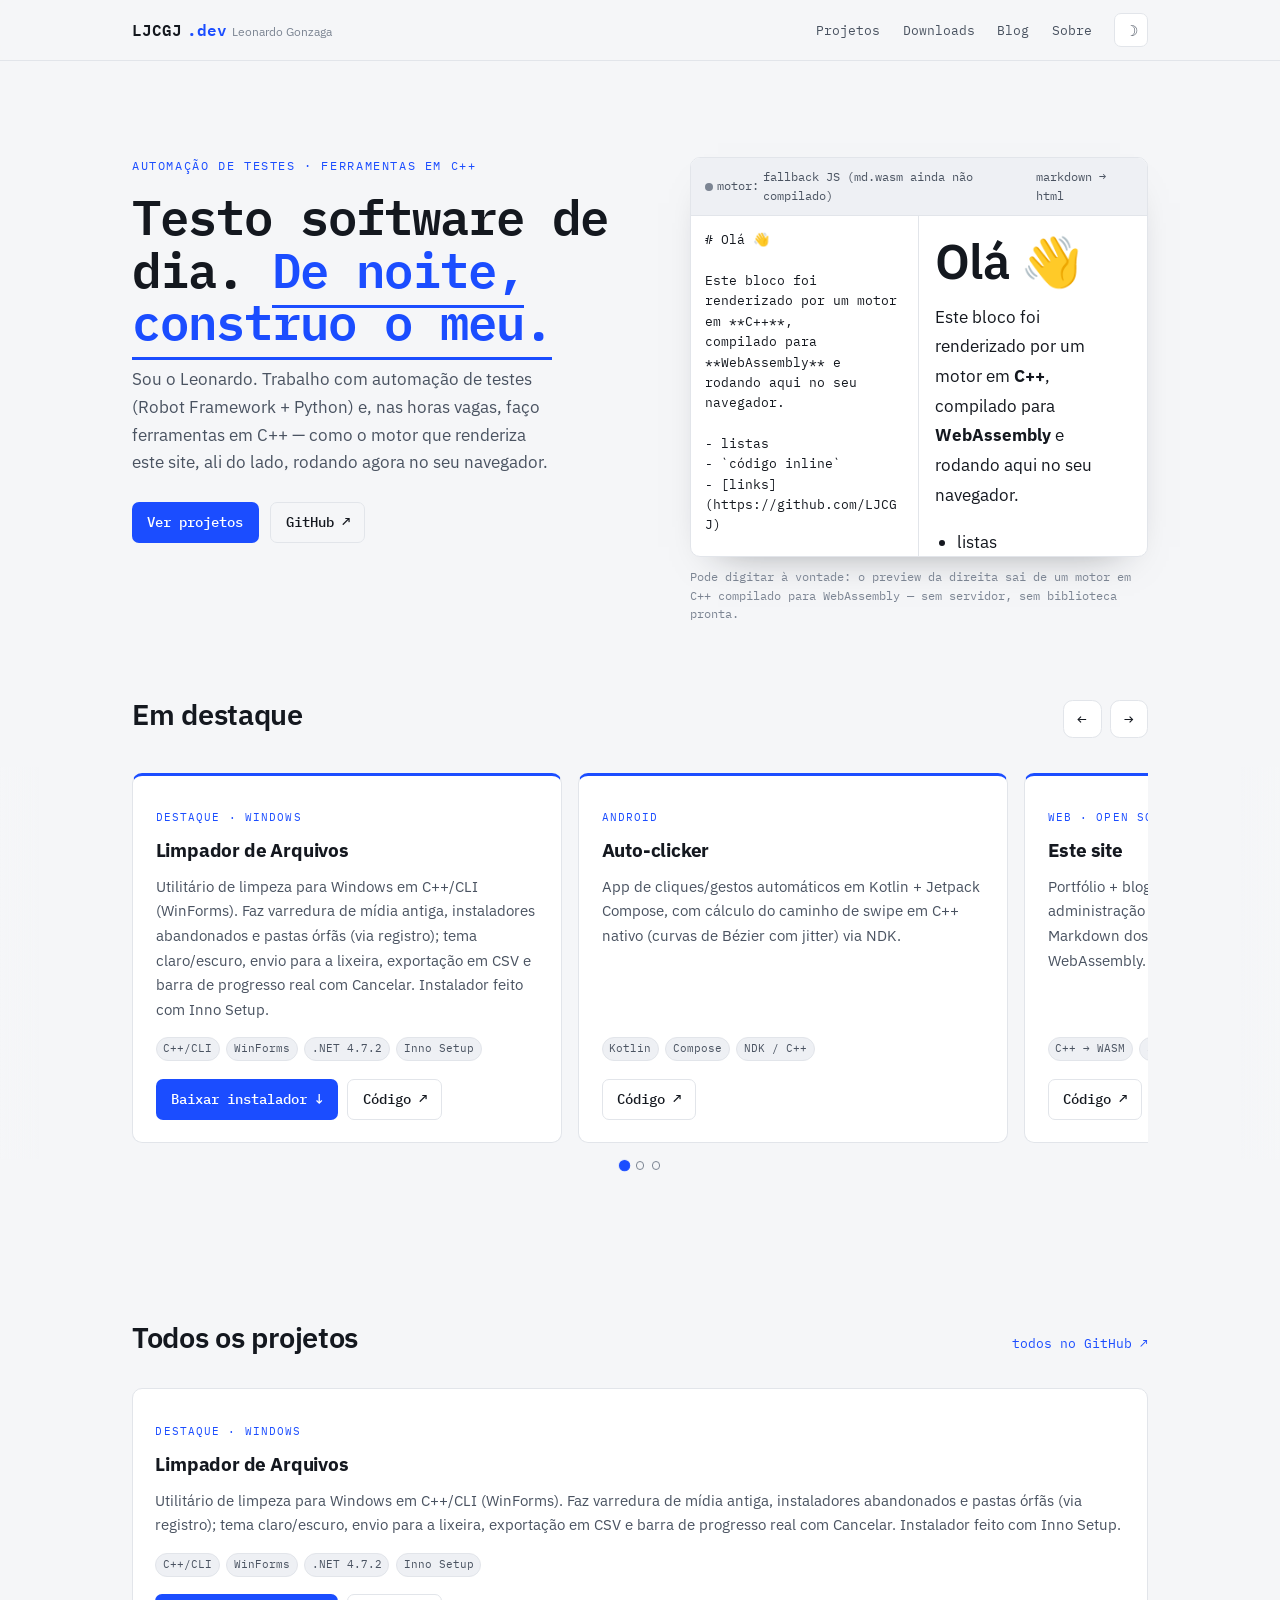
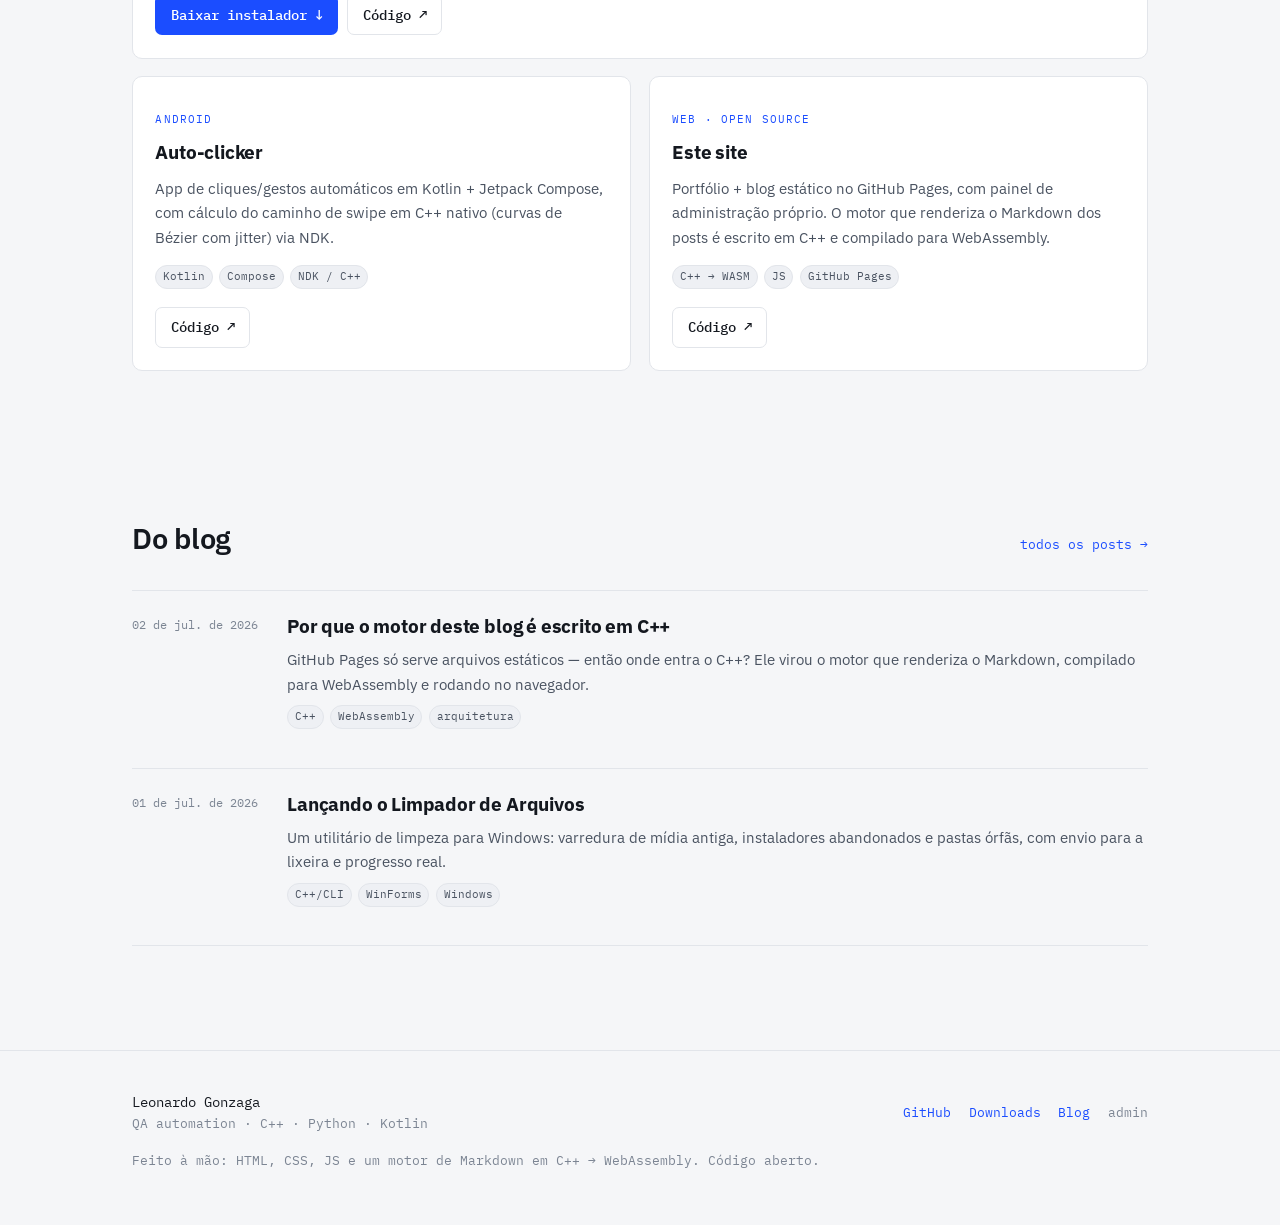
==== commit 7dbce828: "feat(home): carrossel de destaques + hero novo" ====
--- a/frontend/index.html
+++ b/frontend/index.html
@@ -29,7 +29,7 @@
     <div class="wrap">
       <a class="brand" href="index.html">LJCGJ<span class="tld">.dev</span> <span class="sub">Leonardo Gonzaga</span></a>
       <nav class="nav">
-        <a href="#projetos">Projetos</a>
+        <a href="#destaques">Projetos</a>
         <a href="downloads.html">Downloads</a>
         <a href="blog.html">Blog</a>
         <a class="hide-sm" href="#sobre">Sobre</a>
@@ -42,16 +42,16 @@
   <section class="hero">
     <div class="wrap hero-grid">
       <div>
-        <p class="eyebrow" id="hero-eyebrow">QA automation · desenvolvimento de sistemas</p>
-        <h1 id="hero-title">Eu construo o <span class="hl">motor</span>, não só a página.</h1>
+        <p class="eyebrow" id="hero-eyebrow">automação de testes · ferramentas em C++</p>
+        <h1 id="hero-title">Testo software de dia. <span class="hl">De noite, construo o meu.</span></h1>
         <p class="lead" id="hero-lead">
-          Engenheiro de automação de testes e programador de sistemas.
-          Utilitários em C++, automação em Python/Robot Framework, apps Android em Kotlin.
-          Este próprio blog roda num motor que escrevi em C++.
+          Sou o Leonardo. Trabalho com automação de testes (Robot Framework + Python)
+          e, nas horas vagas, faço ferramentas em C++ — como o motor que renderiza
+          este site, ali do lado, rodando agora no seu navegador.
         </p>
         <div class="hero-actions">
-          <a class="btn btn-primary" href="#projetos">Ver projetos</a>
-          <a class="btn btn-ghost" href="https://github.com/LJCGJ" target="_blank" rel="noopener">GitHub ↗</a>
+          <a class="btn btn-primary" id="hero-btn-primary" href="#destaques">Ver projetos</a>
+          <a class="btn btn-ghost" id="hero-btn-github" href="https://github.com/LJCGJ" target="_blank" rel="noopener">GitHub ↗</a>
         </div>
       </div>
 
@@ -70,16 +70,38 @@
             <div id="engine-preview" class="engine-preview prose"></div>
           </div>
         </div>
-        <p class="engine-cap">Digite à esquerda. O C++ compilado para WebAssembly renderiza à direita, no seu navegador.</p>
+        <p class="engine-cap" id="engine-cap">Pode digitar à vontade: o preview da direita sai de um motor em C++ compilado para WebAssembly — sem servidor, sem biblioteca pronta.</p>
       </div>
     </div>
+  </section>
+
+
+  <!-- ===================== DESTAQUES (carrossel) ===================== -->
+  <section class="section featured" id="destaques">
+    <div class="wrap">
+      <div class="section-head">
+        <h2 id="sec-featured-title">Em destaque</h2>
+        <div class="car-nav" aria-hidden="false">
+          <button class="car-btn" id="car-prev" type="button" aria-label="Projeto anterior">←</button>
+          <button class="car-btn" id="car-next" type="button" aria-label="Próximo projeto">→</button>
+        </div>
+      </div>
+    </div>
+    <div class="car-viewport">
+      <div class="wrap">
+        <div class="car-track" id="car-track" tabindex="0" aria-label="Projetos em destaque — role para o lado">
+          <p class="mono" style="color:var(--ink-faint)">Carregando destaques…</p>
+        </div>
+      </div>
+    </div>
+    <div class="wrap"><div class="car-dots" id="car-dots" role="tablist" aria-label="Ir para o destaque"></div></div>
   </section>
 
   <!-- ===================== PROJETOS ===================== -->
   <section class="section" id="projetos">
     <div class="wrap">
       <div class="section-head">
-        <h2>Projetos</h2>
+        <h2 id="sec-projects-title">Todos os projetos</h2>
         <a class="link" href="https://github.com/LJCGJ" target="_blank" rel="noopener">todos no GitHub ↗</a>
       </div>
 
@@ -93,7 +115,7 @@
   <section class="section" id="blog">
     <div class="wrap">
       <div class="section-head">
-        <h2>Do blog</h2>
+        <h2 id="sec-blog-title">Do blog</h2>
         <a class="link" href="blog.html">todos os posts →</a>
       </div>
       <div id="home-posts" class="posts"></div>
@@ -114,7 +136,7 @@
         <a href="admin.html" style="color:var(--ink-faint)">admin</a>
       </div>
     </div>
-    <div class="wrap"><p class="meta" style="margin-top:1rem">Motor de Markdown em C++ → WebAssembly. Código aberto.</p></div>
+    <div class="wrap"><p class="meta" style="margin-top:1rem" id="footer-note">Feito à mão: HTML, CSS, JS e um motor de Markdown em C++ → WebAssembly. Código aberto.</p></div>
   </footer>
 
   <script src="js/engine.js"></script>
--- a/frontend/css/style.css
+++ b/frontend/css/style.css
@@ -421,3 +421,79 @@
 
 /* Foco visível (acessibilidade) */
 :focus-visible { outline: 2px solid var(--accent); outline-offset: 2px; border-radius: 3px; }
+
+
+/* ===================== Carrossel de destaques ===================== */
+.featured { padding-top: 0; }
+.car-nav { display: flex; gap: .5rem; }
+.car-btn {
+  width: 2.4rem; height: 2.4rem;
+  border: 1px solid var(--line); border-radius: .6rem;
+  background: var(--surface); color: var(--ink);
+  font-family: var(--mono); font-size: 1rem; cursor: pointer;
+  transition: border-color .15s, transform .15s, color .15s;
+}
+.car-btn:hover { border-color: var(--accent); color: var(--accent); transform: translateY(-1px); }
+.car-btn:active { transform: translateY(0); }
+
+.car-viewport { position: relative; }
+.car-viewport::before, .car-viewport::after {
+  content: ""; position: absolute; top: 0; bottom: 0; width: 2.5rem; z-index: 2; pointer-events: none;
+}
+.car-viewport::before { left: 0; background: linear-gradient(90deg, var(--paper), transparent); }
+.car-viewport::after { right: 0; background: linear-gradient(-90deg, var(--paper), transparent); }
+
+.car-track {
+  display: flex; gap: 1rem;
+  overflow-x: auto; scroll-snap-type: x mandatory;
+  padding: .35rem .2rem 1rem;
+  scrollbar-width: none;
+  outline: none;
+}
+.car-track::-webkit-scrollbar { display: none; }
+.car-track:focus-visible { box-shadow: 0 0 0 2px var(--accent); border-radius: .8rem; }
+
+.car-slide {
+  flex: 0 0 min(430px, 86%);
+  scroll-snap-align: start;
+  display: flex;
+}
+.car-slide .card {
+  width: 100%;
+  display: flex; flex-direction: column;
+  border-top: 3px solid var(--accent);
+  transition: transform .18s ease, box-shadow .18s ease;
+}
+.car-slide .card:hover { transform: translateY(-3px); box-shadow: 0 10px 26px rgba(0,0,0,.10); }
+.car-slide .card .desc { flex: 1; }
+
+.car-dots { display: flex; gap: .45rem; justify-content: center; margin-top: .1rem; }
+.car-dot {
+  width: .55rem; height: .55rem; border-radius: 50%;
+  border: 1px solid var(--ink-faint); background: transparent;
+  cursor: pointer; padding: 0;
+  transition: background .15s, border-color .15s, transform .15s;
+}
+.car-dot.on { background: var(--accent); border-color: var(--accent); transform: scale(1.25); }
+
+/* ===================== Entrada do hero (uma vez, discreta) ===================== */
+@media (prefers-reduced-motion: no-preference) {
+  .hero .eyebrow, .hero h1, .hero .lead, .hero .hero-actions, .hero .engine, .hero .engine-cap {
+    animation: rise .5s ease both;
+  }
+  .hero h1 { animation-delay: .06s; }
+  .hero .lead { animation-delay: .12s; }
+  .hero .hero-actions { animation-delay: .18s; }
+  .hero .engine { animation-delay: .22s; }
+  .hero .engine-cap { animation-delay: .3s; }
+  @keyframes rise {
+    from { opacity: 0; transform: translateY(10px); }
+    to { opacity: 1; transform: none; }
+  }
+  .hero .hl {
+    background: linear-gradient(var(--accent), var(--accent)) no-repeat 0 100% / 0% 3px;
+    animation: sweep .7s .5s ease forwards;
+  }
+  @keyframes sweep { to { background-size: 100% 3px; } }
+}
+.hero .hl { padding-bottom: 2px; }
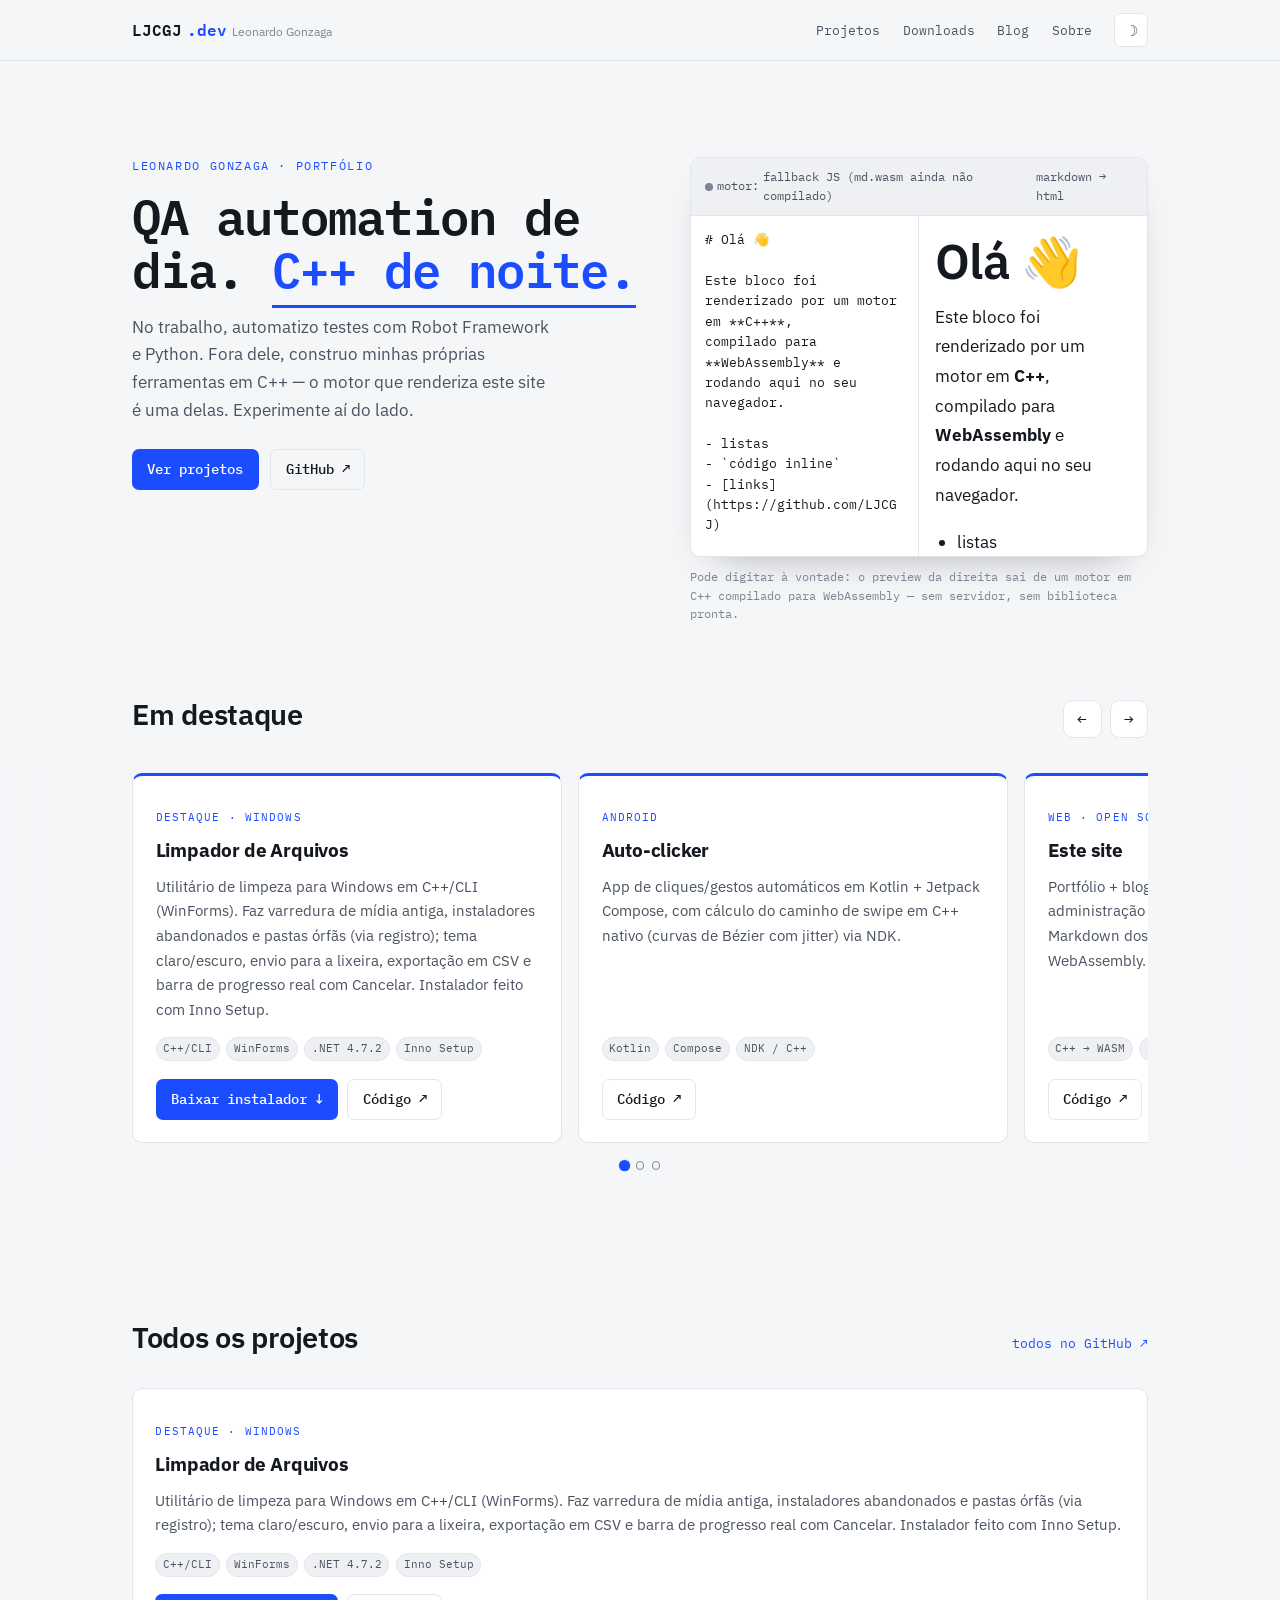
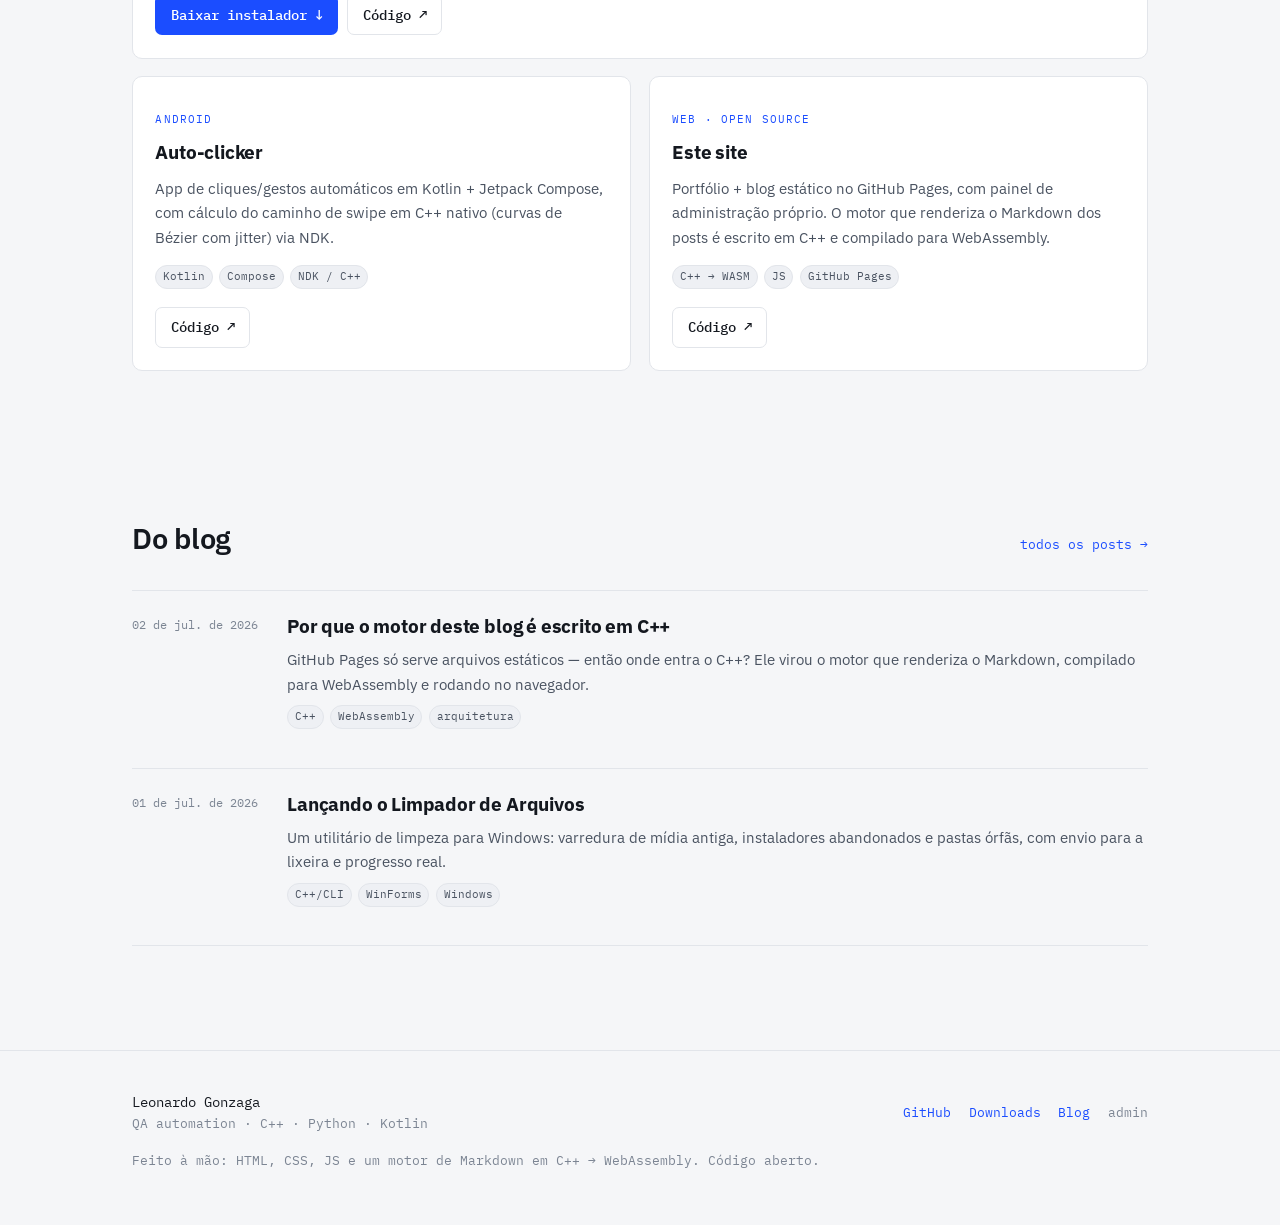
==== commit b88e5f05: "feat(home): hero com titulo curto e texto padrao atualizado" ====
--- a/frontend/index.html
+++ b/frontend/index.html
@@ -42,12 +42,12 @@
   <section class="hero">
     <div class="wrap hero-grid">
       <div>
-        <p class="eyebrow" id="hero-eyebrow">automação de testes · ferramentas em C++</p>
-        <h1 id="hero-title">Testo software de dia. <span class="hl">De noite, construo o meu.</span></h1>
+        <p class="eyebrow" id="hero-eyebrow">Leonardo Gonzaga · portfólio</p>
+        <h1 id="hero-title">QA automation de dia. <span class="hl">C++ de noite.</span></h1>
         <p class="lead" id="hero-lead">
-          Sou o Leonardo. Trabalho com automação de testes (Robot Framework + Python)
-          e, nas horas vagas, faço ferramentas em C++ — como o motor que renderiza
-          este site, ali do lado, rodando agora no seu navegador.
+          No trabalho, automatizo testes com Robot Framework e Python.
+          Fora dele, construo minhas próprias ferramentas em C++ — o motor
+          que renderiza este site é uma delas. Experimente aí do lado.
         </p>
         <div class="hero-actions">
           <a class="btn btn-primary" id="hero-btn-primary" href="#destaques">Ver projetos</a>
--- a/frontend/css/style.css
+++ b/frontend/css/style.css
@@ -444,6 +444,7 @@
 .car-viewport::after { right: 0; background: linear-gradient(-90deg, var(--paper), transparent); }
 
 .car-track {
+  position: relative; /* offsetLeft dos slides passa a ser relativo ao track (setas!) */
   display: flex; gap: 1rem;
   overflow-x: auto; scroll-snap-type: x mandatory;
   padding: .35rem .2rem 1rem;
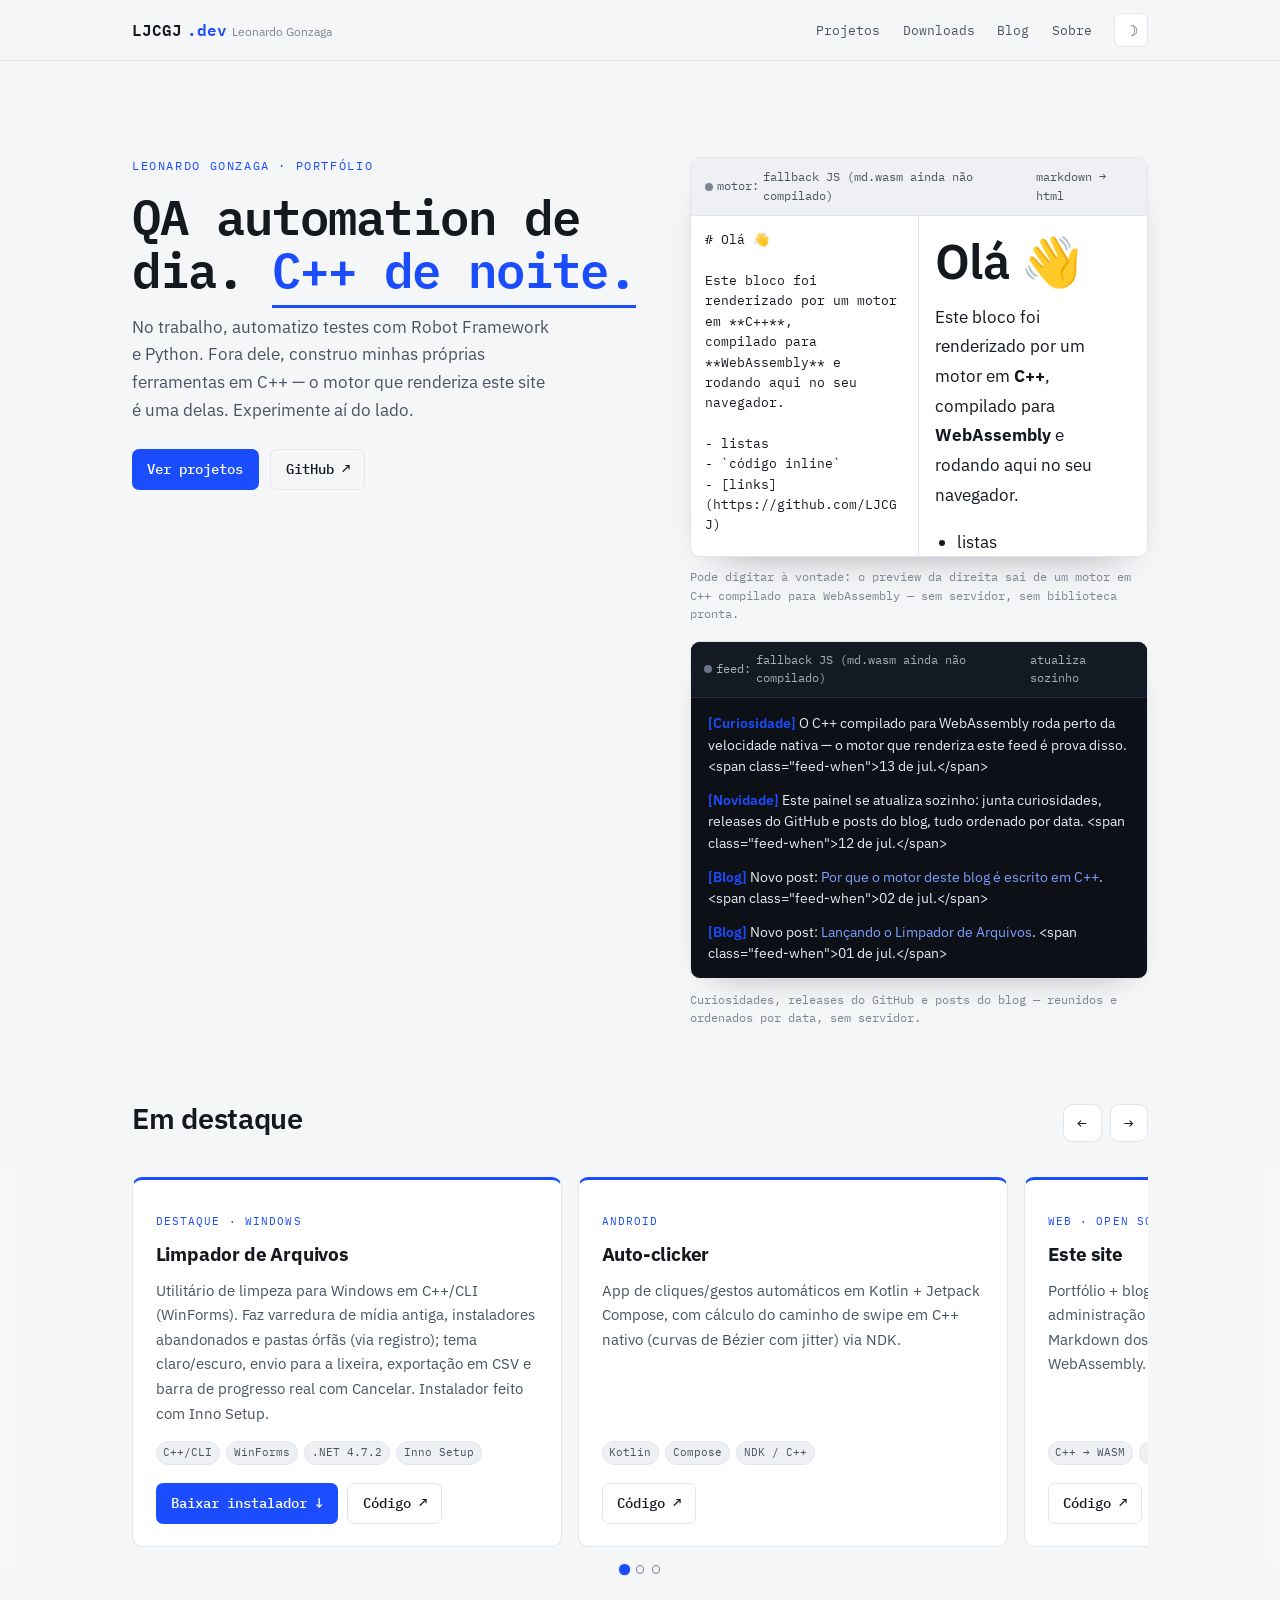
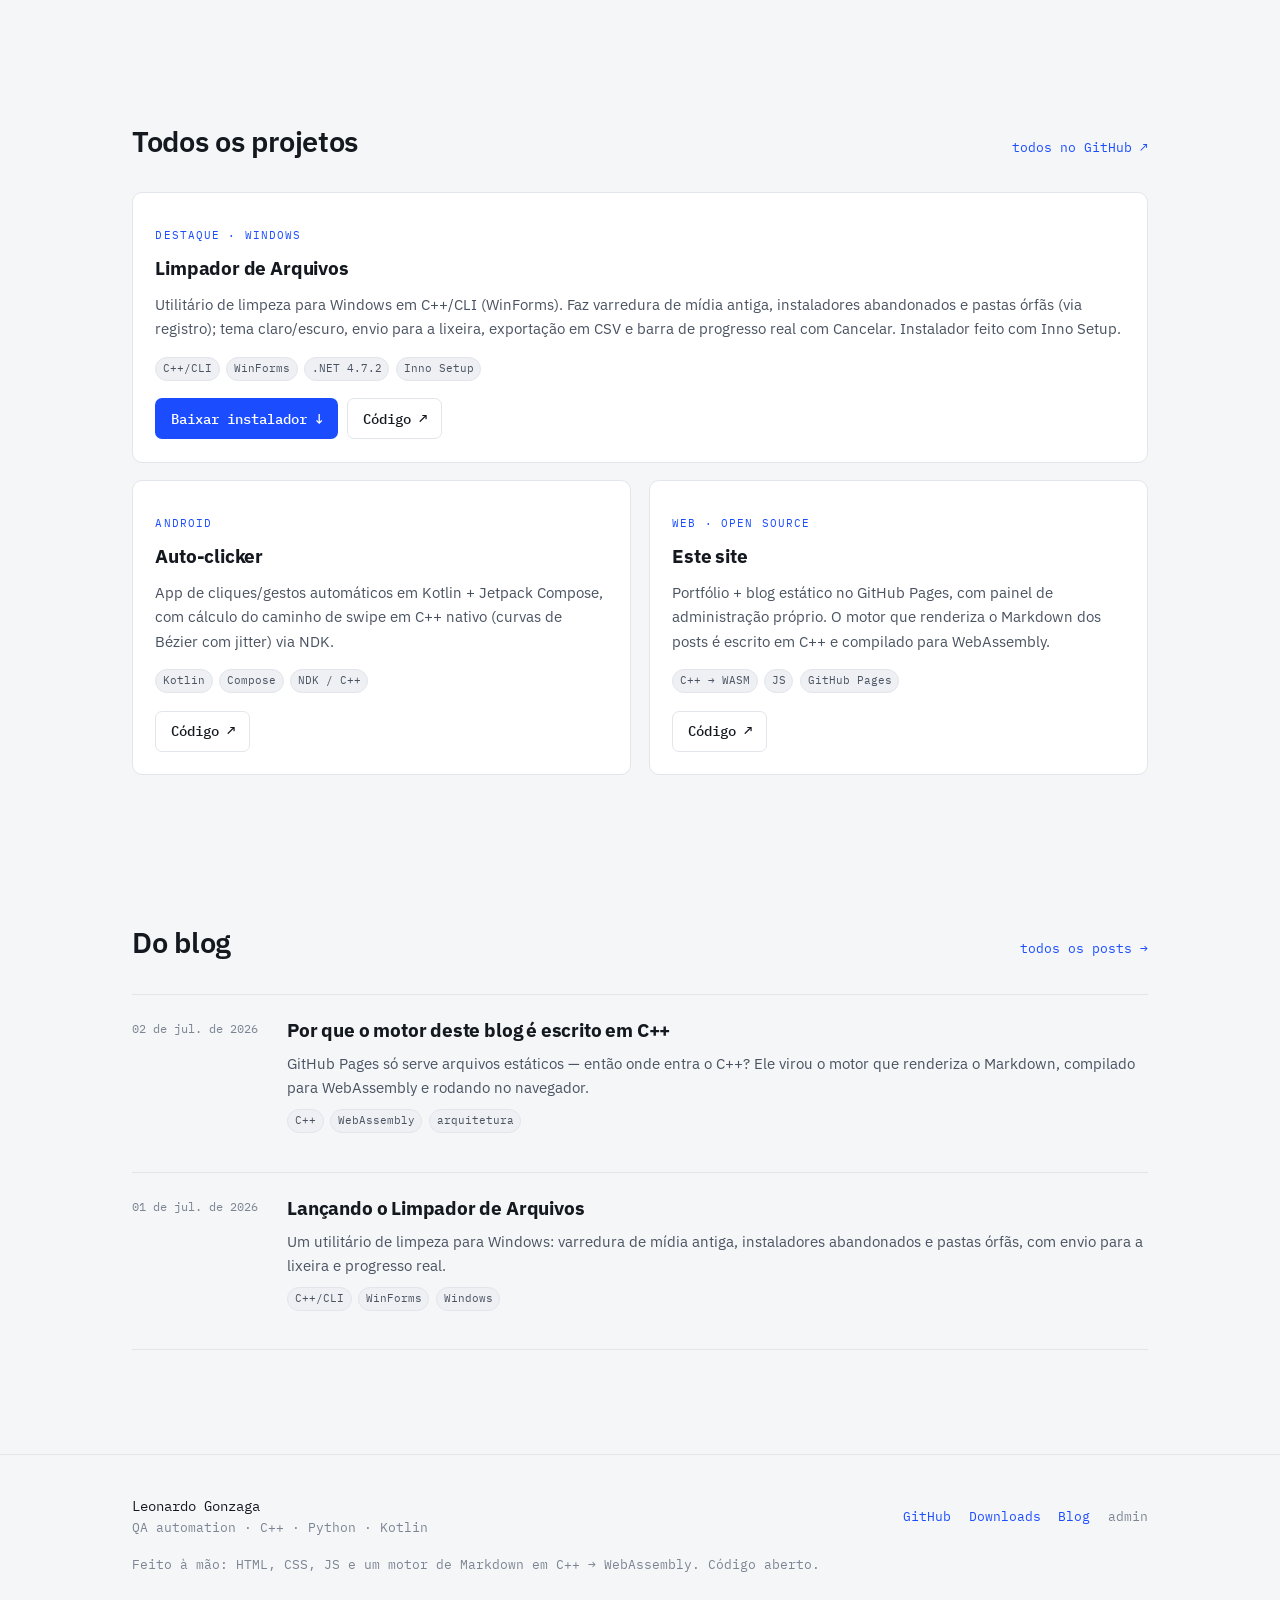
==== commit 780114c8: "feat(feed): caixa do feed no topo da home" ====
--- a/frontend/index.html
+++ b/frontend/index.html
@@ -71,6 +71,21 @@
           </div>
         </div>
         <p class="engine-cap" id="engine-cap">Pode digitar à vontade: o preview da direita sai de um motor em C++ compilado para WebAssembly — sem servidor, sem biblioteca pronta.</p>
+
+        <!-- Feed autônomo: curiosidades + GitHub + blog, renderizado pelo motor Wasm -->
+        <div class="feed" aria-label="Feed de curiosidades e status dos softwares">
+          <div class="feed-head">
+            <span id="feed-dot" class="dot"></span>
+            <span>feed:</span>
+            <span id="feed-status">carregando…</span>
+            <span class="spacer"></span>
+            <span>atualiza sozinho</span>
+          </div>
+          <div id="feed-body" class="feed-body prose">
+            <p class="mono" style="color:var(--ink-faint)">Buscando novidades…</p>
+          </div>
+        </div>
+        <p class="engine-cap">Curiosidades, releases do GitHub e posts do blog — reunidos e ordenados por data, sem servidor.</p>
       </div>
     </div>
   </section>
--- a/frontend/css/style.css
+++ b/frontend/css/style.css
@@ -498,3 +498,54 @@
   @keyframes sweep { to { background-size: 100% 3px; } }
 }
 .hero .hl { padding-bottom: 2px; }
+
+
+/* ===================== Feed autônomo (home) ===================== */
+.feed {
+  margin-top: 1.1rem;
+  border: 1px solid var(--line);
+  border-radius: var(--r-card);
+  overflow: hidden;
+  background: #0D1017; /* terminal escuro fixo, combina nos dois temas */
+  box-shadow: 0 14px 34px -26px rgba(20, 24, 31, 0.55);
+}
+.feed-head {
+  display: flex;
+  align-items: center;
+  gap: 0.6ch;
+  padding: 0.55rem 0.85rem;
+  background: #141A24;
+  border-bottom: 1px solid #232C3B;
+  font-family: var(--mono);
+  font-size: 0.72rem;
+  color: #A6AFBD;
+}
+.feed-head .dot {
+  width: 8px; height: 8px; border-radius: 50%;
+  background: #6B7585; flex: none;
+}
+.feed-head .dot.live {
+  background: var(--live);
+  animation: pulse 2s ease-out infinite;
+}
+.feed-head .spacer { margin-left: auto; }
+.feed-body {
+  padding: 0.9rem 1.05rem;
+  max-height: 300px;
+  overflow: auto;
+  font-size: 0.9rem;
+  color: #E7EBF2;
+}
+.feed-body > :first-child { margin-top: 0; }
+.feed-body > :last-child { margin-bottom: 0; }
+.feed-body p { margin: 0 0 0.75rem; line-height: 1.5; }
+.feed-body strong { color: var(--accent); font-weight: 600; } /* a [tag] em cobalto */
+.feed-body a { color: #7CA0FF; text-decoration: none; }
+.feed-body a:hover { text-decoration: underline; }
+.feed-body .feed-when {
+  font-family: var(--mono);
+  font-size: 0.72rem;
+  color: #6B7585;
+}
+.feed-body::-webkit-scrollbar { width: 8px; }
+.feed-body::-webkit-scrollbar-thumb { background: #232C3B; border-radius: 8px; }
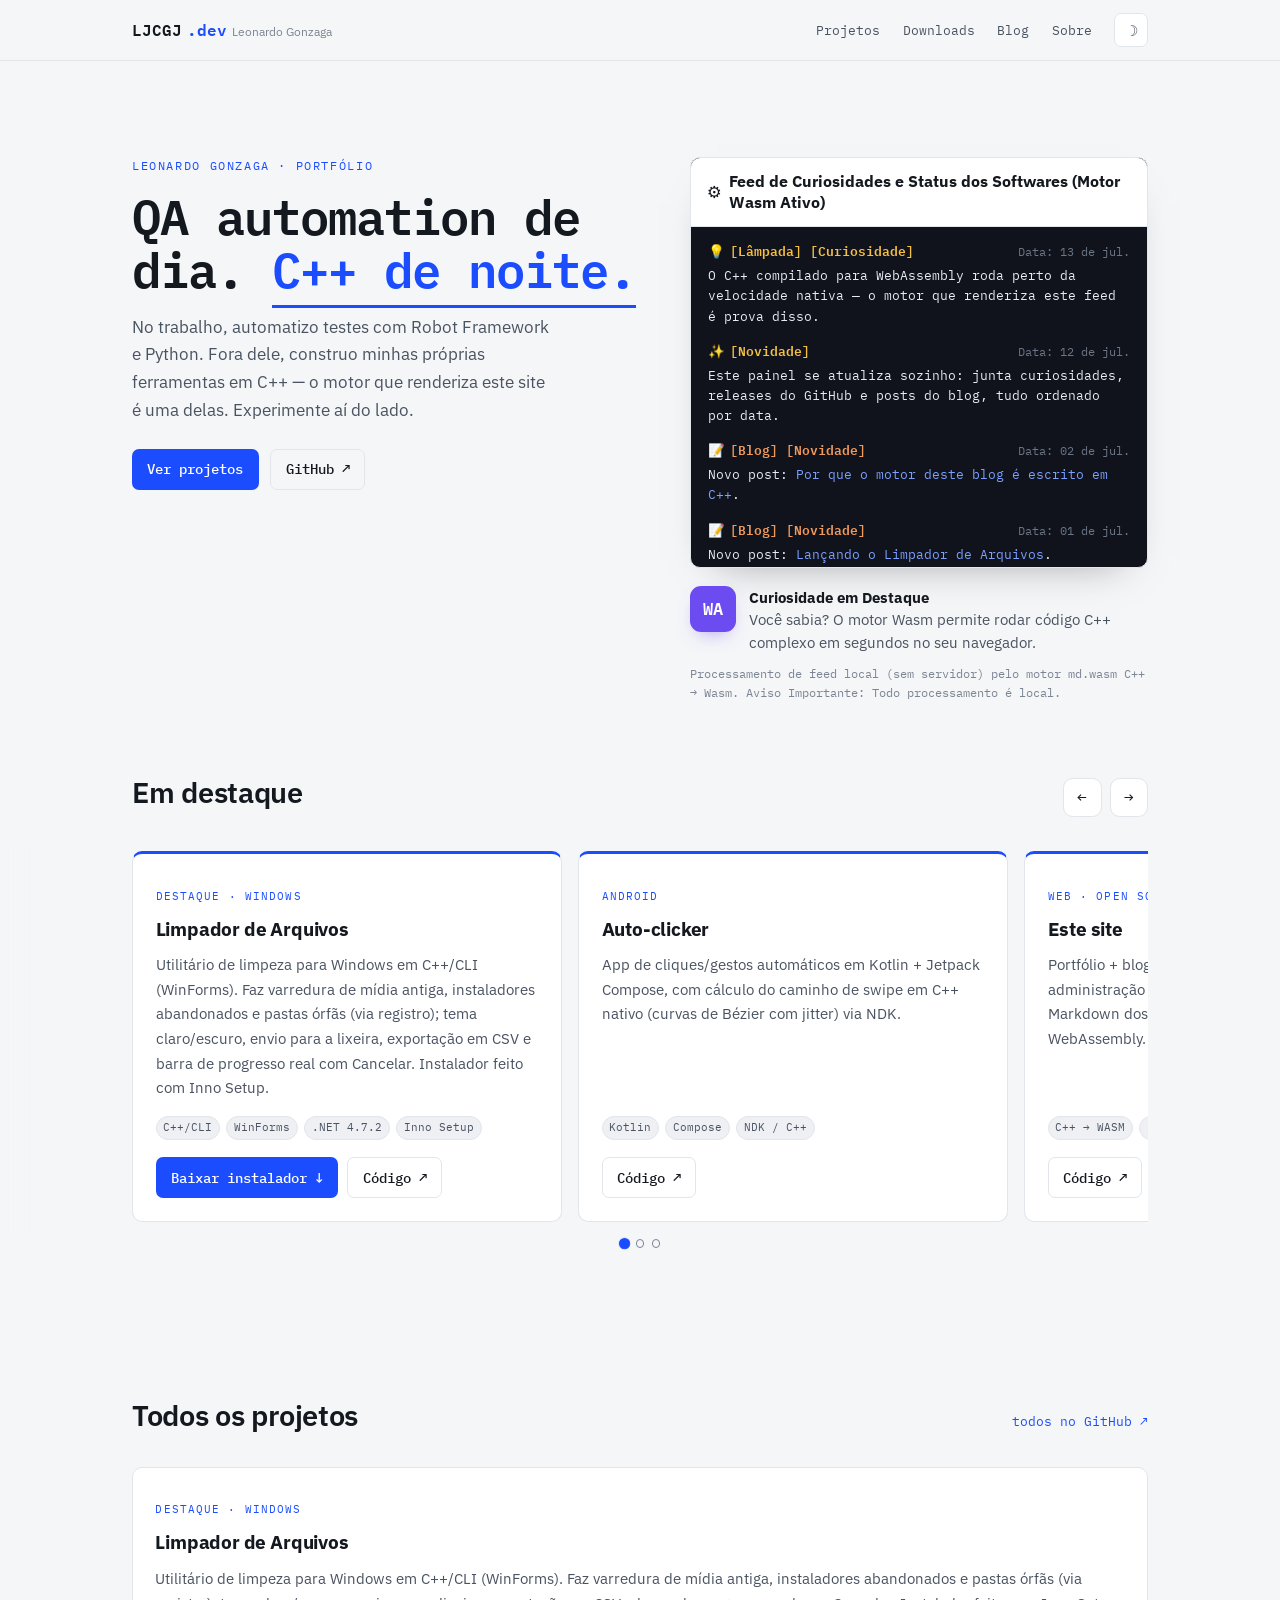
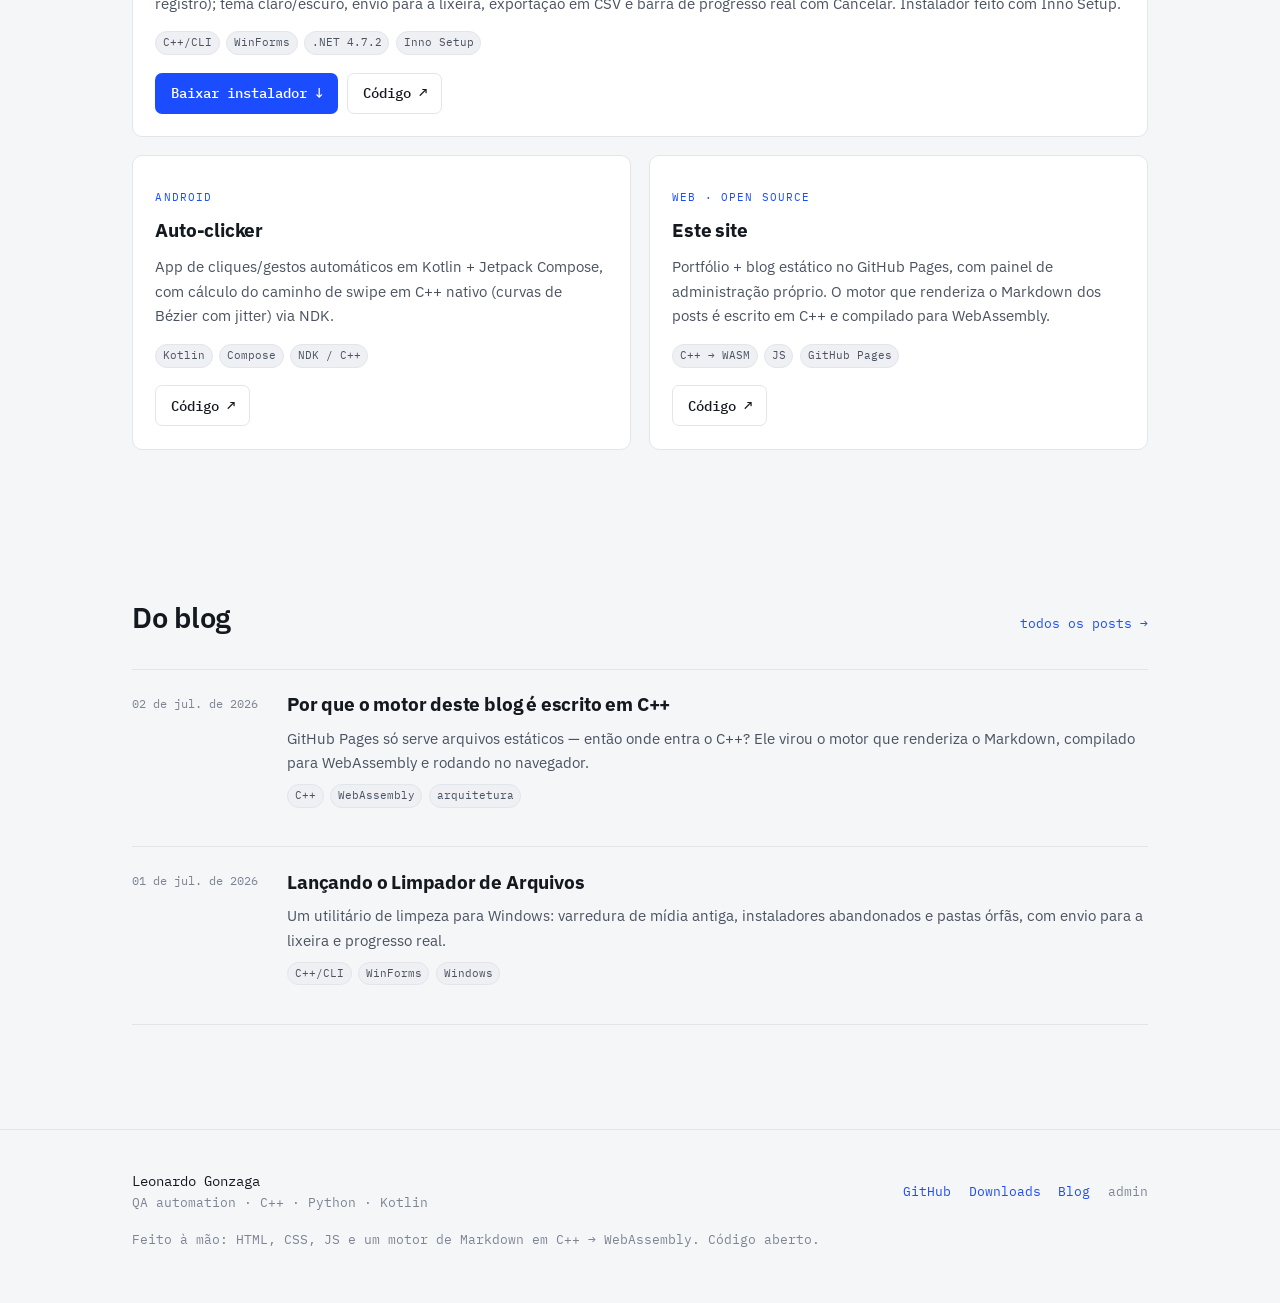
==== commit 562c463f: "Add files via upload" ====
--- a/frontend/index.html
+++ b/frontend/index.html
@@ -47,7 +47,7 @@
         <p class="lead" id="hero-lead">
           No trabalho, automatizo testes com Robot Framework e Python.
           Fora dele, construo minhas próprias ferramentas em C++ — o motor
-          que renderiza este site é uma delas. Experimente aí do lado.
+          que renderiza o feed aí do lado é uma delas.
         </p>
         <div class="hero-actions">
           <a class="btn btn-primary" id="hero-btn-primary" href="#destaques">Ver projetos</a>
@@ -55,37 +55,26 @@
         </div>
       </div>
 
-      <!-- Assinatura: o motor C++/WASM rodando ao vivo -->
+      <!-- Feed autônomo: curiosidades + GitHub + blog, renderizado pelo motor Wasm -->
       <div>
-        <div class="engine" aria-label="Playground do motor de Markdown em C++/WebAssembly">
-          <div class="engine-head">
-            <span id="engine-dot" class="dot"></span>
-            <span>motor:</span>
-            <span id="engine-status">carregando…</span>
-            <span class="spacer"></span>
-            <span>markdown → html</span>
+        <div class="feed" aria-label="Feed de curiosidades e status dos softwares">
+          <div class="feed-title">
+            <span class="ft-icon">⚙️</span>
+            <strong>Feed de Curiosidades e Status dos Softwares (Motor Wasm Ativo)</strong>
           </div>
-          <div class="engine-body">
-            <textarea id="engine-editor" spellcheck="false" aria-label="Digite Markdown"></textarea>
-            <div id="engine-preview" class="engine-preview prose"></div>
+          <div id="feed-body" class="feed-body">
+            <p class="mono" style="color:#6B7585">Buscando novidades…</p>
           </div>
         </div>
-        <p class="engine-cap" id="engine-cap">Pode digitar à vontade: o preview da direita sai de um motor em C++ compilado para WebAssembly — sem servidor, sem biblioteca pronta.</p>
 
-        <!-- Feed autônomo: curiosidades + GitHub + blog, renderizado pelo motor Wasm -->
-        <div class="feed" aria-label="Feed de curiosidades e status dos softwares">
-          <div class="feed-head">
-            <span id="feed-dot" class="dot"></span>
-            <span>feed:</span>
-            <span id="feed-status">carregando…</span>
-            <span class="spacer"></span>
-            <span>atualiza sozinho</span>
-          </div>
-          <div id="feed-body" class="feed-body prose">
-            <p class="mono" style="color:var(--ink-faint)">Buscando novidades…</p>
+        <div class="feed-highlight">
+          <div class="fh-badge" aria-hidden="true">WA</div>
+          <div class="fh-text">
+            <strong>Curiosidade em Destaque</strong><br />
+            Você sabia? O motor Wasm permite rodar código C++ complexo em segundos no seu navegador.
           </div>
         </div>
-        <p class="engine-cap">Curiosidades, releases do GitHub e posts do blog — reunidos e ordenados por data, sem servidor.</p>
+        <p class="engine-cap">Processamento de feed local (sem servidor) pelo motor md.wasm C++ → Wasm. Aviso Importante: Todo processamento é local.</p>
       </div>
     </div>
   </section>
--- a/frontend/css/style.css
+++ b/frontend/css/style.css
@@ -479,14 +479,15 @@
 
 /* ===================== Entrada do hero (uma vez, discreta) ===================== */
 @media (prefers-reduced-motion: no-preference) {
-  .hero .eyebrow, .hero h1, .hero .lead, .hero .hero-actions, .hero .engine, .hero .engine-cap {
+  .hero .eyebrow, .hero h1, .hero .lead, .hero .hero-actions, .hero .feed, .hero .feed-highlight, .hero .engine-cap {
     animation: rise .5s ease both;
   }
   .hero h1 { animation-delay: .06s; }
   .hero .lead { animation-delay: .12s; }
   .hero .hero-actions { animation-delay: .18s; }
-  .hero .engine { animation-delay: .22s; }
-  .hero .engine-cap { animation-delay: .3s; }
+  .hero .feed { animation-delay: .22s; }
+  .hero .feed-highlight { animation-delay: .28s; }
+  .hero .engine-cap { animation-delay: .34s; }
   @keyframes rise {
     from { opacity: 0; transform: translateY(10px); }
     to { opacity: 1; transform: none; }
@@ -502,50 +503,79 @@
 
 /* ===================== Feed autônomo (home) ===================== */
 .feed {
-  margin-top: 1.1rem;
   border: 1px solid var(--line);
   border-radius: var(--r-card);
   overflow: hidden;
-  background: #0D1017; /* terminal escuro fixo, combina nos dois temas */
-  box-shadow: 0 14px 34px -26px rgba(20, 24, 31, 0.55);
-}
-.feed-head {
+  background: #10131B; /* terminal escuro fixo, combina nos dois temas */
+  box-shadow: 0 18px 40px -28px rgba(20, 24, 31, 0.5);
+}
+.feed-title {
   display: flex;
   align-items: center;
-  gap: 0.6ch;
-  padding: 0.55rem 0.85rem;
-  background: #141A24;
-  border-bottom: 1px solid #232C3B;
-  font-family: var(--mono);
-  font-size: 0.72rem;
-  color: #A6AFBD;
-}
-.feed-head .dot {
-  width: 8px; height: 8px; border-radius: 50%;
-  background: #6B7585; flex: none;
-}
-.feed-head .dot.live {
-  background: var(--live);
-  animation: pulse 2s ease-out infinite;
-}
-.feed-head .spacer { margin-left: auto; }
+  gap: 0.7ch;
+  padding: 0.8rem 1rem;
+  background: var(--surface);
+  border-bottom: 1px solid var(--line);
+  color: var(--ink);
+  font-size: 0.98rem;
+  line-height: 1.35;
+}
+.feed-title .ft-icon { font-size: 1.05rem; flex: none; }
 .feed-body {
   padding: 0.9rem 1.05rem;
-  max-height: 300px;
+  max-height: 340px;
   overflow: auto;
-  font-size: 0.9rem;
+  font-family: var(--mono);
+  font-size: 0.84rem;
   color: #E7EBF2;
 }
-.feed-body > :first-child { margin-top: 0; }
-.feed-body > :last-child { margin-bottom: 0; }
-.feed-body p { margin: 0 0 0.75rem; line-height: 1.5; }
-.feed-body strong { color: var(--accent); font-weight: 600; } /* a [tag] em cobalto */
-.feed-body a { color: #7CA0FF; text-decoration: none; }
-.feed-body a:hover { text-decoration: underline; }
-.feed-body .feed-when {
-  font-family: var(--mono);
-  font-size: 0.72rem;
+.feed-item { margin-bottom: 0.95rem; }
+.feed-item:last-child { margin-bottom: 0; }
+.fi-head {
+  display: flex;
+  align-items: baseline;
+  gap: 0.7ch;
+}
+.fi-icon { flex: none; }
+.fi-tags { font-weight: 600; white-space: nowrap; }
+.fi-tags.t-amber  { color: #F5C042; }
+.fi-tags.t-green  { color: #58D08A; }
+.fi-tags.t-blue   { color: #7CA0FF; }
+.fi-tags.t-orange { color: #F09A5A; }
+.fi-date {
+  margin-left: auto;
   color: #6B7585;
-}
+  font-size: 0.78rem;
+  white-space: nowrap;
+}
+.fi-text { margin-top: 0.15rem; line-height: 1.5; }
+.fi-text p { margin: 0; }
+.fi-text strong { color: #E7EBF2; }
+.fi-text a { color: #7CA0FF; text-decoration: none; }
+.fi-text a:hover { text-decoration: underline; }
+.fi-text em { font-style: normal; }
 .feed-body::-webkit-scrollbar { width: 8px; }
 .feed-body::-webkit-scrollbar-thumb { background: #232C3B; border-radius: 8px; }
+
+/* bloco "Curiosidade em Destaque" (abaixo do feed) */
+.feed-highlight {
+  display: flex;
+  align-items: flex-start;
+  gap: 0.85rem;
+  margin-top: 1.1rem;
+}
+.fh-badge {
+  flex: none;
+  width: 46px;
+  height: 46px;
+  border-radius: 11px;
+  background: #6C4CF1;
+  color: #fff;
+  font-family: var(--mono);
+  font-weight: 600;
+  display: grid;
+  place-items: center;
+  box-shadow: 0 8px 20px -10px rgba(108, 76, 241, 0.7);
+}
+.fh-text { font-size: 0.95rem; color: var(--ink-soft); line-height: 1.5; }
+.fh-text strong { color: var(--ink); }
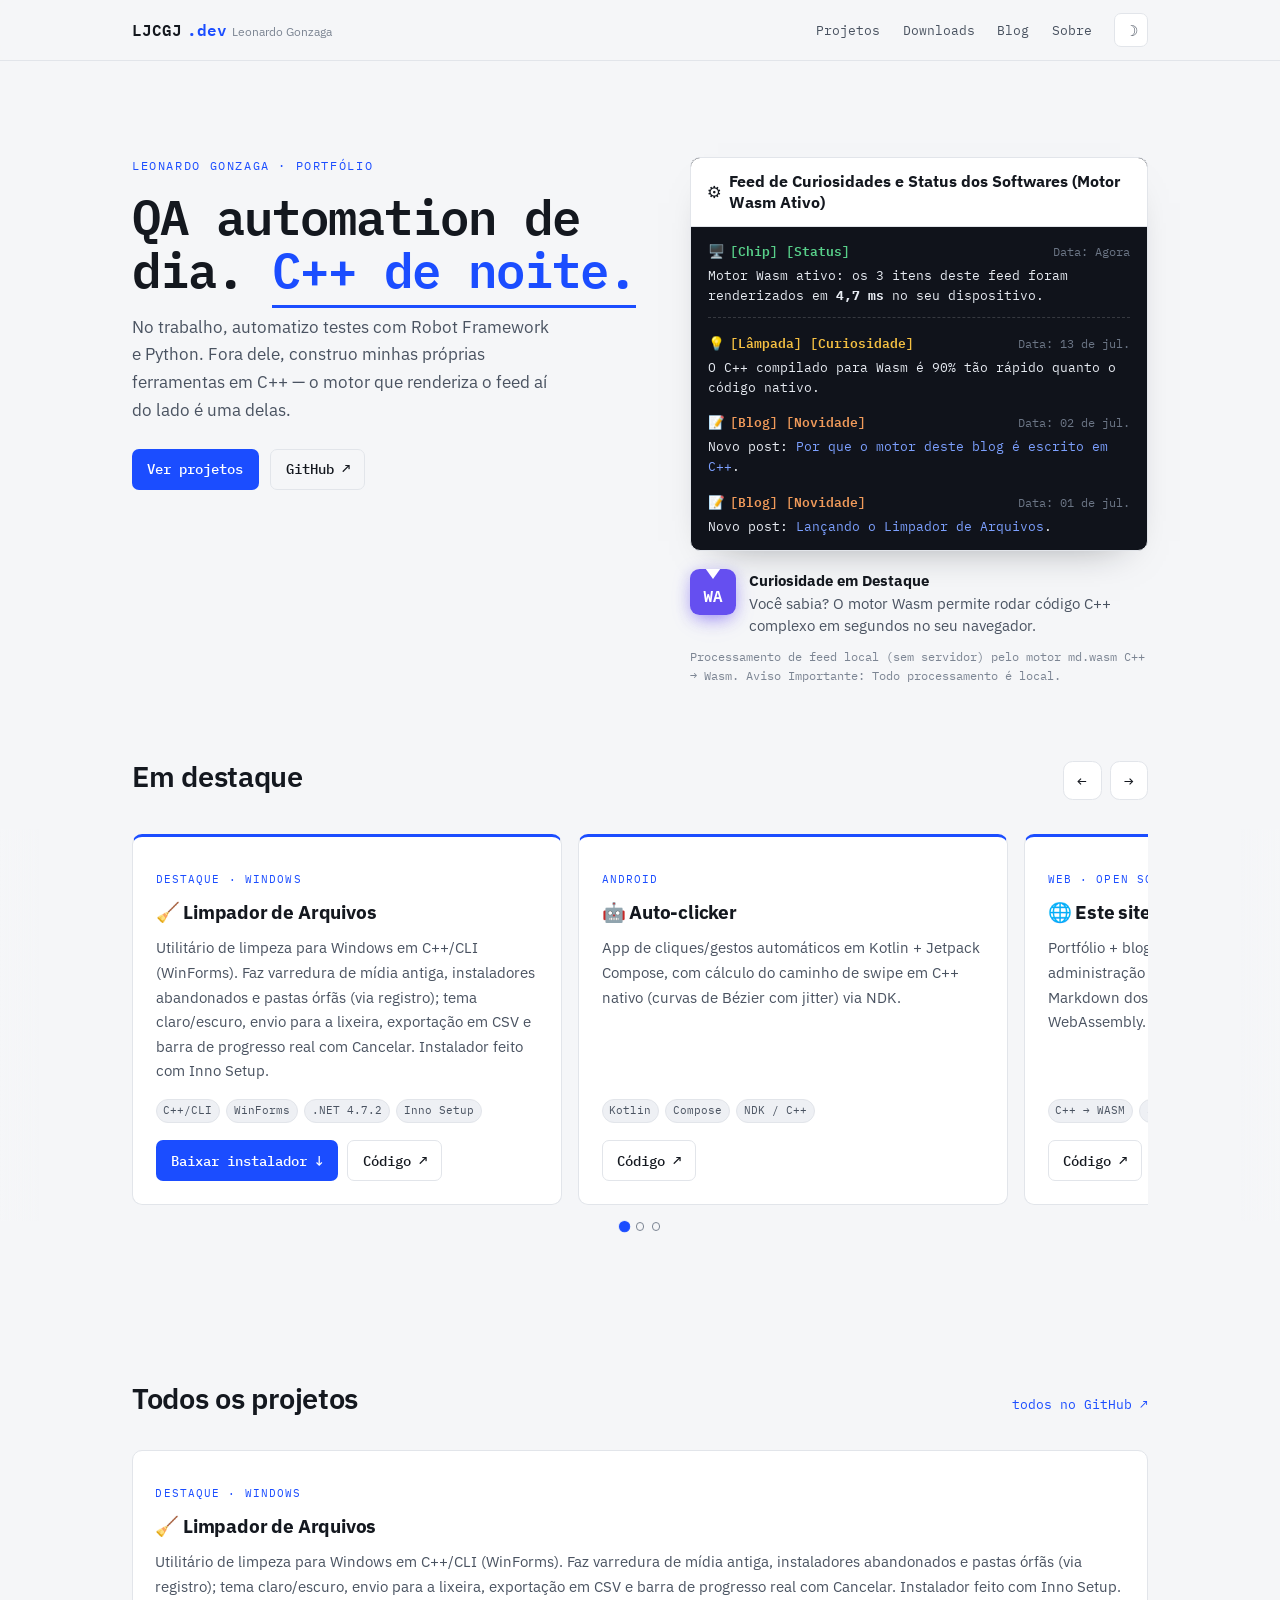
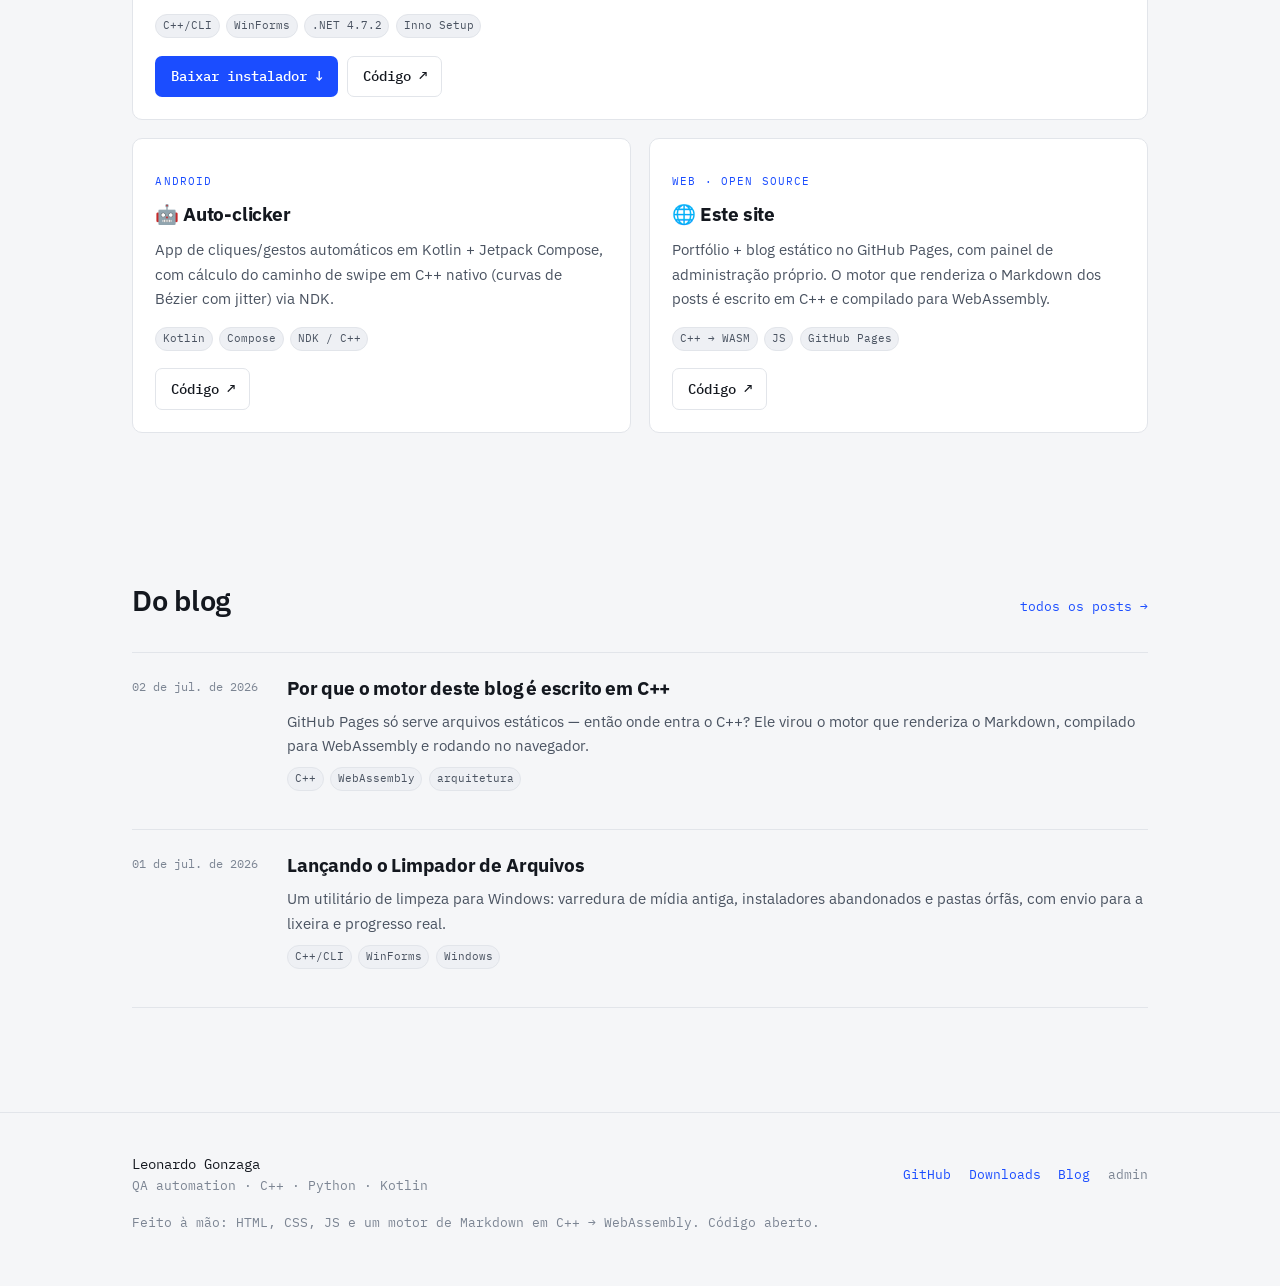
==== commit bc018abf: "Add files via upload" ====
--- a/frontend/index.html
+++ b/frontend/index.html
@@ -68,7 +68,7 @@
         </div>
 
         <div class="feed-highlight">
-          <div class="fh-badge" aria-hidden="true">WA</div>
+          <div class="fh-badge" aria-hidden="true"><svg viewBox="0 0 48 48" width="46" height="46" role="img"><rect width="48" height="48" rx="10" fill="#654FF0"/><path d="M16.5 0h15L24 10.5Z" fill="#fff"/><text x="24" y="34" text-anchor="middle" font-family="ui-monospace, Menlo, Consolas, monospace" font-size="16.5" font-weight="700" fill="#fff">WA</text></svg></div>
           <div class="fh-text">
             <strong>Curiosidade em Destaque</strong><br />
             Você sabia? O motor Wasm permite rodar código C++ complexo em segundos no seu navegador.
--- a/frontend/css/style.css
+++ b/frontend/css/style.css
@@ -530,6 +530,10 @@
   color: #E7EBF2;
 }
 .feed-item { margin-bottom: 0.95rem; }
+.feed-item.status-live {
+  padding-bottom: 0.7rem;
+  border-bottom: 1px dashed rgba(255, 255, 255, 0.16);
+}
 .feed-item:last-child { margin-bottom: 0; }
 .fi-head {
   display: flex;
@@ -569,12 +573,13 @@
   width: 46px;
   height: 46px;
   border-radius: 11px;
-  background: #6C4CF1;
+  background: transparent;
   color: #fff;
   font-family: var(--mono);
   font-weight: 600;
   display: grid;
   place-items: center;
+  filter: drop-shadow(0 3px 8px rgba(101, 79, 240, 0.35));
   box-shadow: 0 8px 20px -10px rgba(108, 76, 241, 0.7);
 }
 .fh-text { font-size: 0.95rem; color: var(--ink-soft); line-height: 1.5; }
